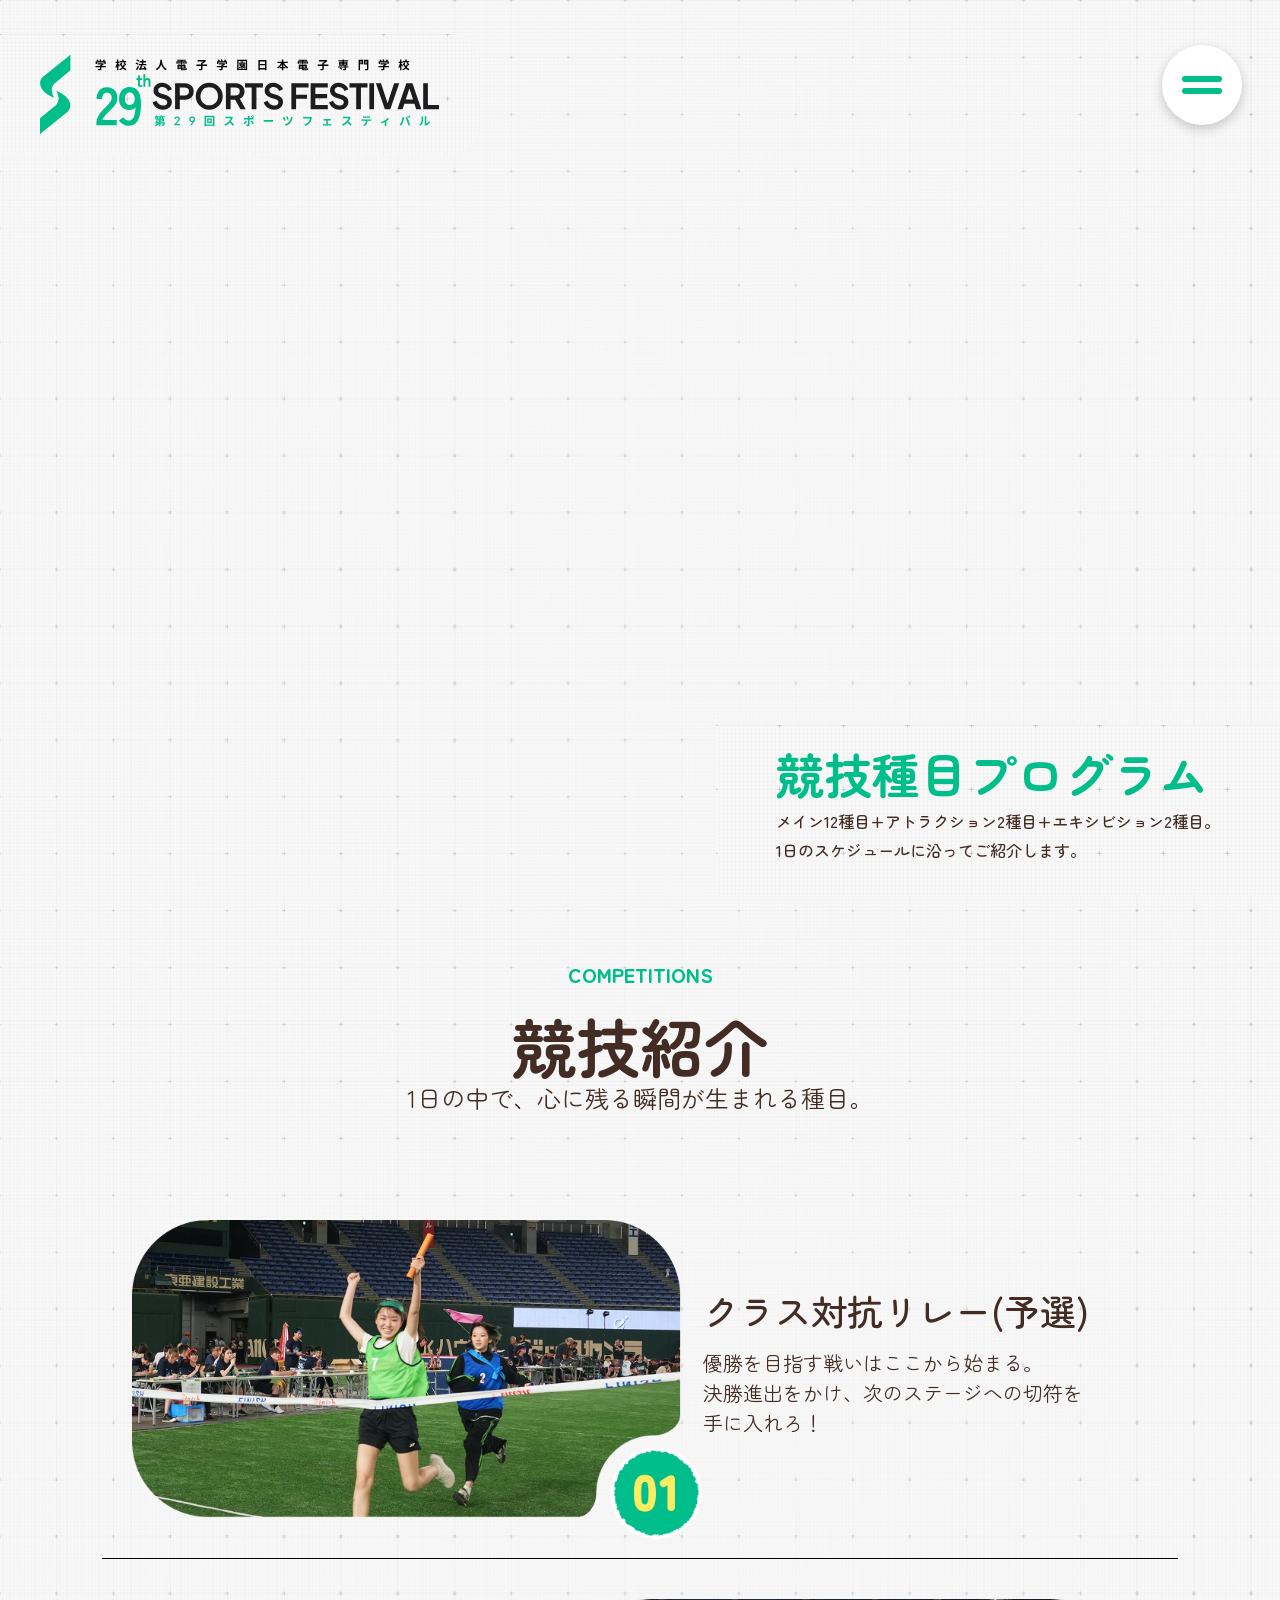
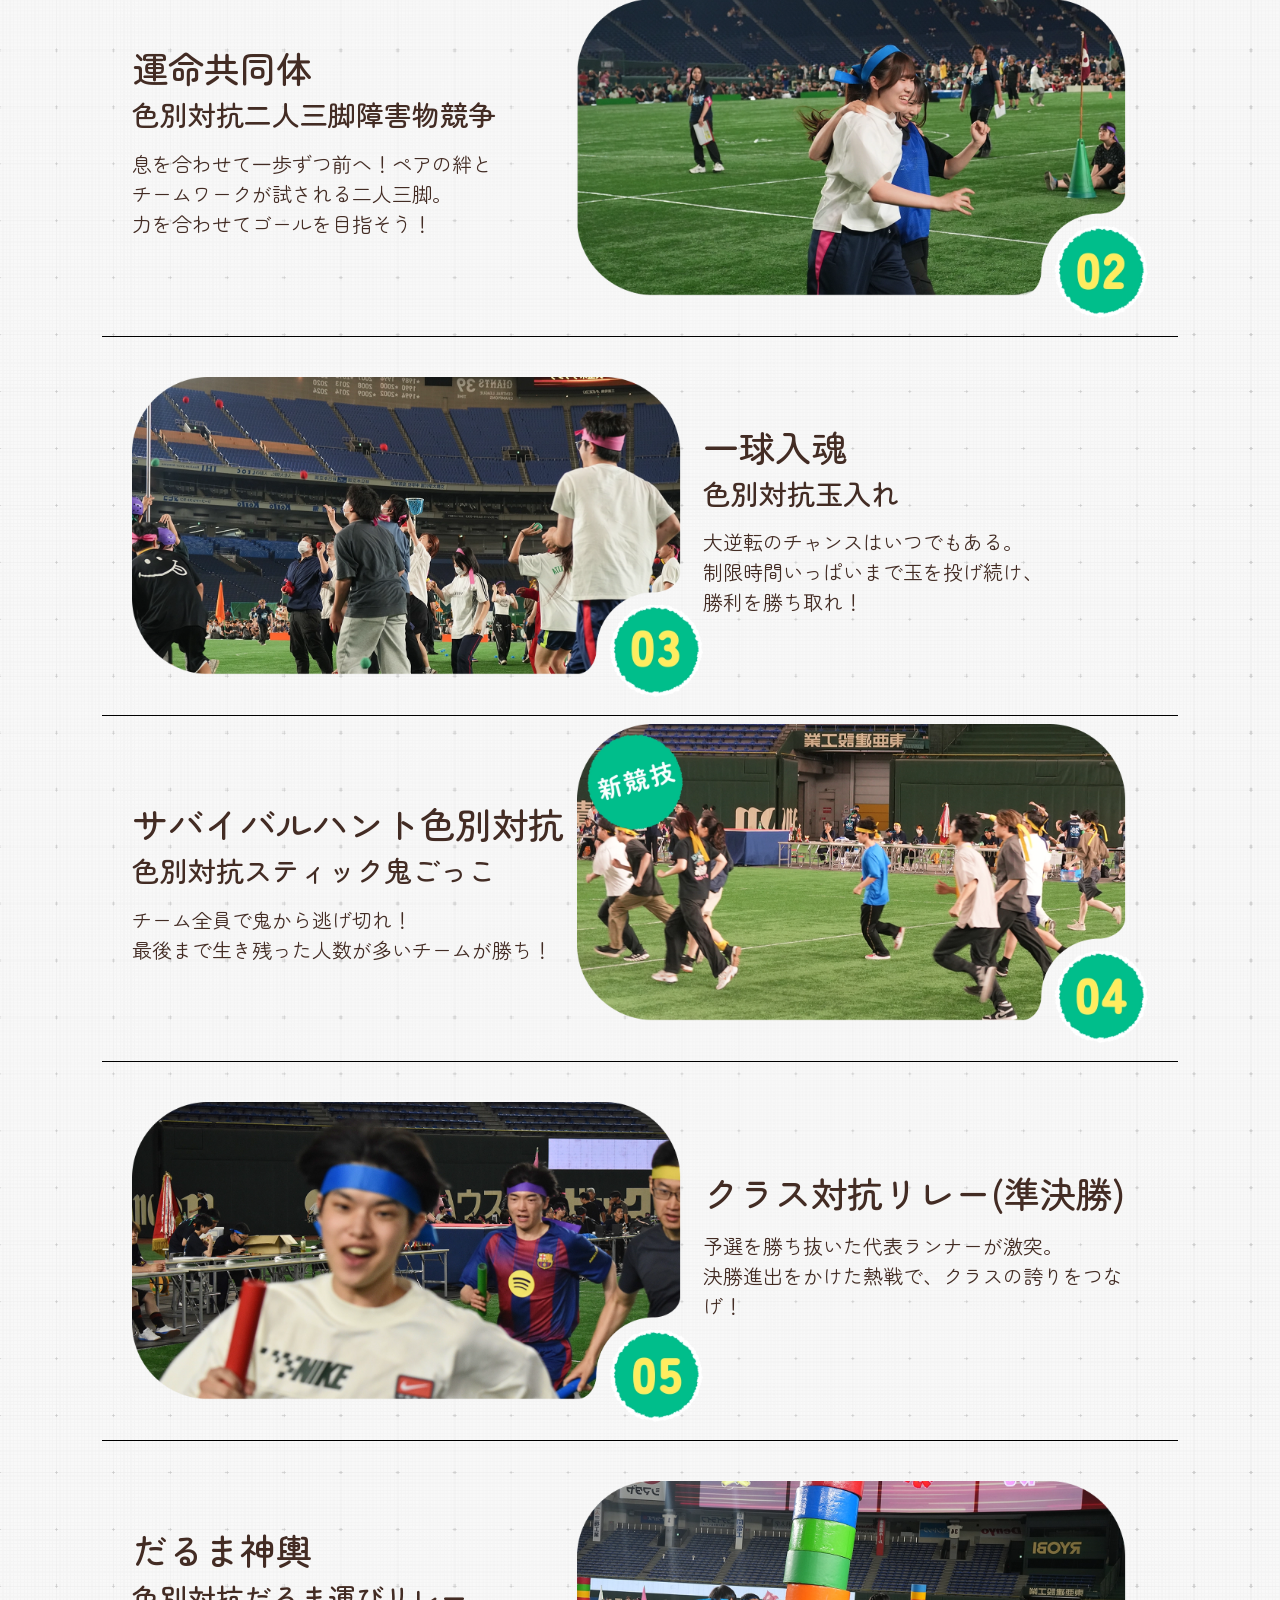
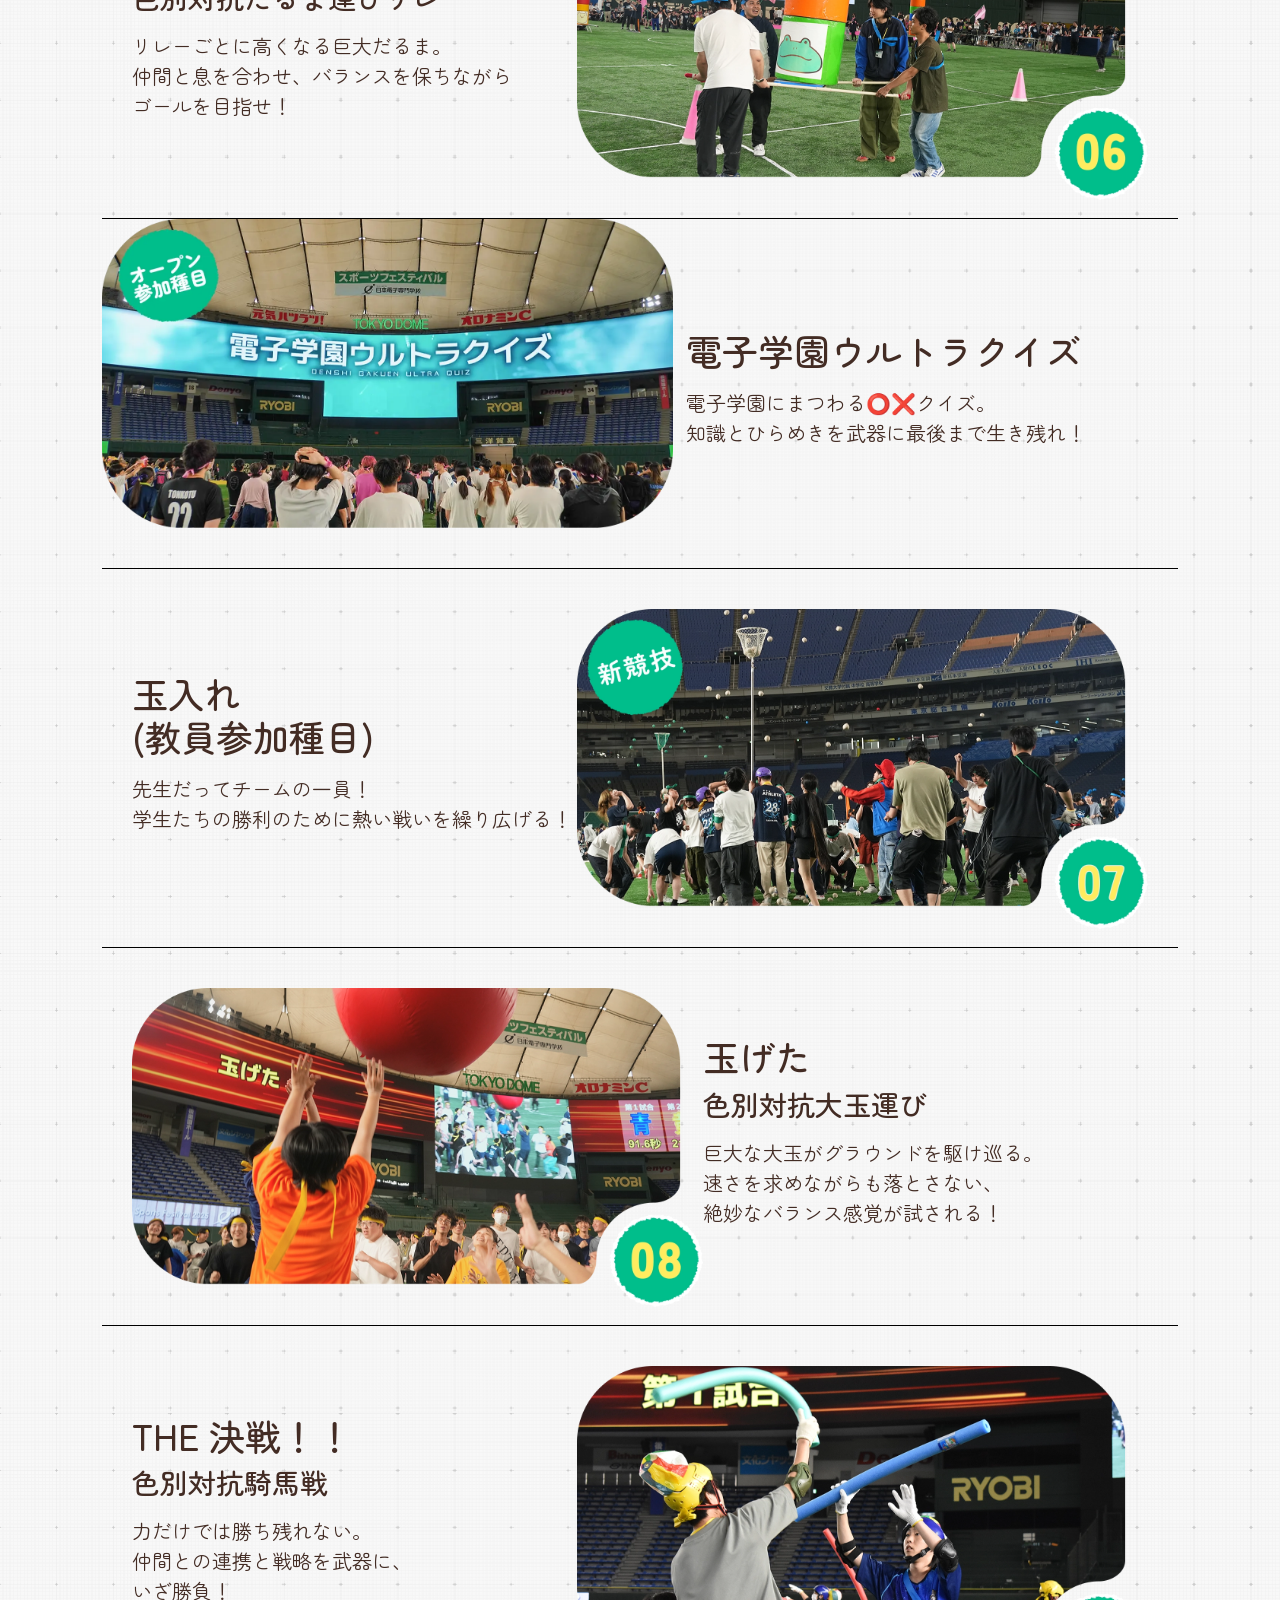
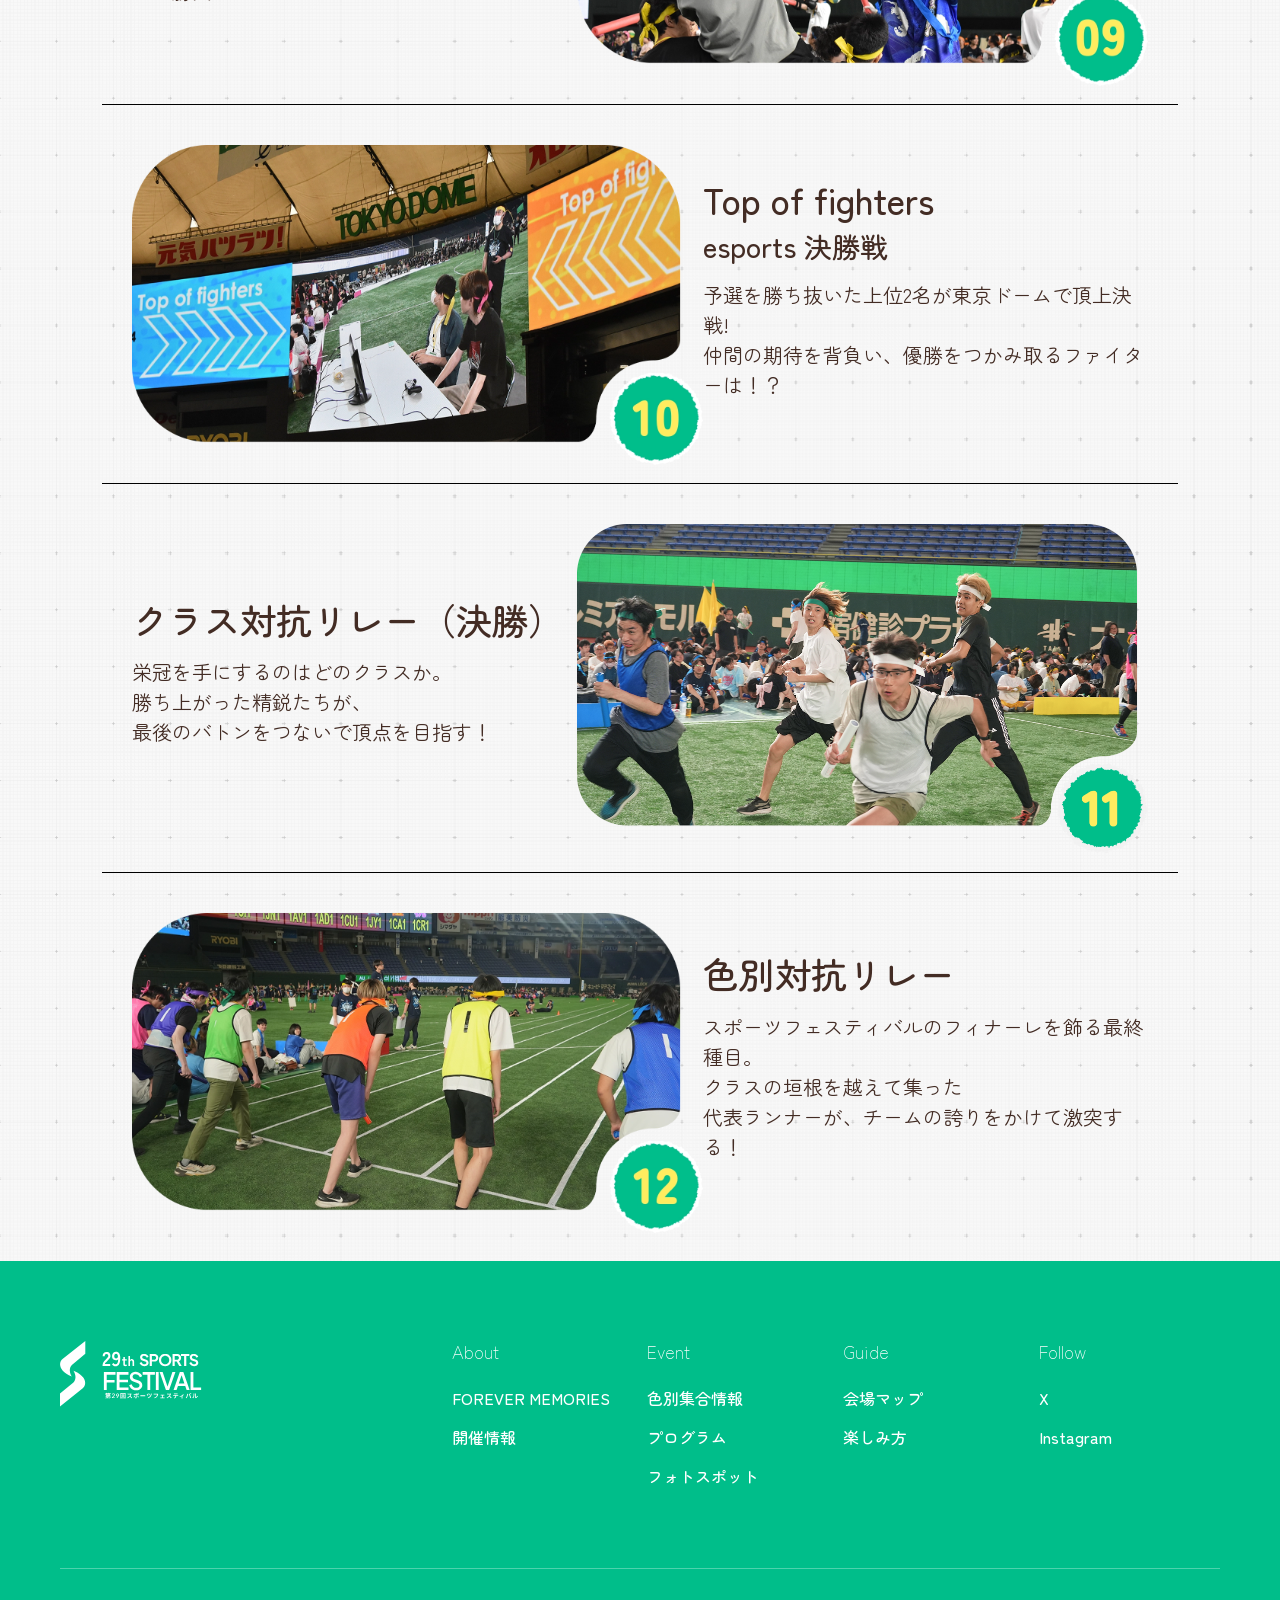
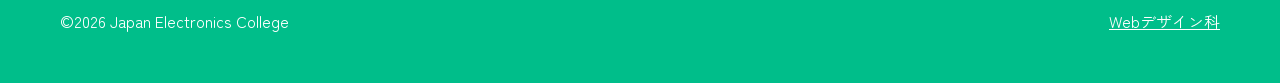
==== details/index.html @ 5e9e7064 "hover add and details fix" ====
<!DOCTYPE html>
<html lang="ja">
<head>
    <meta charset="UTF-8">
    <meta name="viewport" content="width=device-width, initial-scale=1.0">
    <meta name="description" content="第29回スポーツフェスティバル2026の公式サイト">
    <meta property="og:title" content="第29回 スポーツフェスティバル 2026 | 日本電子専門学校">
    <meta property="og:description" content="第29回スポーツフェスティバル2026の公式サイト">
    <meta property="og:url" content="https://event.jec.ac.jp/sportfestival-2026/">
    <meta property="og:type" content="website">
    <title>競技詳細 | 第29回 スポーツフェスティバル 2026 | 日本電子専門学校</title>
    <link rel="stylesheet" href="https://cdn.jsdelivr.net/npm/bootstrap@5.3.8/dist/css/bootstrap.min.css">
    <link rel="stylesheet" href="../assets/css/details.css">
    <link rel="shortcut icon"  href="../assets/images/icons/favIcon.svg">
    <script src="https://cdn.jsdelivr.net/npm/bootstrap@5.3.8/dist/js/bootstrap.bundle.min.js" defer></script>
    <script src="https://code.jquery.com/jquery-3.7.1.min.js"></script>
    <script src="../assets/js/detail.js" defer></script>
</head>
<body>
    <header>
        <nav class="nav__menu" id="navMenu" aria-label="メインナビゲーション">
            <div class="nav__toggle">
                <button class="nav__hamburger" id="navHamburger" aria-label="ナビゲーション" aria-controls="navMenu" aria-expanded="false">
                    <div class="nav__hamburger-icon">
                        <span class="nav__hamburger-bar nav__hamburger-bar--1"></span>
                        <span class="nav__hamburger-bar nav__hamburger-bar--2"></span>
                    </div>
                </button>
            </div>
            <div class="nav__menu-inner">
                <div class="nav__row row">
                    <div class="nav__brand col-lg-5 col-md-12">

                        <a href="../" class="nav__brand-link">
                            <img src="../assets/images/icons/nav-logo-pc.svg" alt="第29回スポーツフェスティバルロゴ" class="nav__logo-pc img-fluid">   
                            <img src="../assets/images/icons/nav-logo-sp.svg" alt="第29回スポーツフェスティバルロゴ" class="nav__logo-sp img-fluid">   
                        </a>
                    </div>
                    <div class="nav__menu-content col-lg-7 col-md-12">
                        <div class="nav__groups row">
                            <div class="nav__group col-lg-4 col-md-12">
                                <h3 class="nav__group-title mb-0">About</h3>
                                <ul class="nav__list">
                                    <li class="nav__item"><a href="../#theme" data-target="theme" class="nav__link">FOREVER MEMORIES</a></li>
                                    <li class="nav__item"><a href="../#event-info" data-target="event-info" class="nav__link">開催情報</a></li>
                                </ul>
                            </div>
                            <div class="nav__group col-lg-4 col-md-12">
                                <h3 class="nav__group-title mb-0">Event</h3>
                                <ul class="nav__list">
                                    <li class="nav__item"><a href="../#team-info" data-target="team-info" class="nav__link">色別集合情報</a></li>
                                    <li class="nav__item"><a href="../#program" data-target="program"class="nav__link">プログラム</a></li>
                                    <li class="nav__item"><a href="../#spot" data-target="spot" class="nav__link">フォトスポット</a></li>
                                </ul>
                            </div>
                            <div class="nav__group col-lg-4 col-md-12">
                                <h3 class="nav__group-title mb-0">Guide</h3>
                                <ul class="nav__list">
                                    <li class="nav__item"><a href="../#map" data-target="map"  class="nav__link">会場マップ</a></li>
                                    <li class="nav__item"><a href="../#fun" data-target="fun"  class="nav__link">楽しみ方</a></li>
                                </ul>
                            </div>
                        </div>
                    </div>
                </div>
            </div>
        </nav>
        
        <!-- MAIN VISUAL START -->
        <div class="mv-container">
            <div class="mv">
                 <div class="mv-logo">
                    <a href="../" data-target="index.html">
                        <img src="../assets/images/icons/nav-logo-pc.svg" alt="第29回スポーツフェスティバルロゴ">
                    </a>
                </div>
                <div class="mv-logo-sp">
                    <a href="../" data-target="index.html">
                        <img src="../assets/images/icons/nav-logo-sp.svg" alt="第29回スポーツフェスティバルロゴ">
                    </a>
                </div>
                <div class="mv-bottom-text">
                    
                    <h2>競技種目プログラム</h2>
                    <p>メイン12種目+アトラクション2種目+エキシビション2種目。<br>
                    1日のスケジュールに沿ってご紹介します。</p>
                </div>
                
            </div>
        </div>
        <!-- MAIN VISUAL END -->

        
        
    </header>
    <main>
   <!-- pre-loader start -->
    <div class="loader">
        <img src="../assets/images/icons/Sequence 01.gif" alt="読み込み中" class="loader__gif">
    </div>
        <!-- pre-loader end -->
    <div class="wrap">
        
        <div class="attractions-wrapper">
            <div class="switch__sticky">
                <ul class="switch">
                    <li class="active">メイン種目</li>
                    <li>アトラクション種目</li>
                    <li>エキシビジョン種目</li>
                </ul>  
            </div> 
            <article class="contents competitions active">
                <div class="title">
                    <h3>
                        <span class="subtitle">COMPETITIONS</span>
                        競技紹介
                    </h3>
                    <p class="section-description">
                        1日の中で、心に残る瞬間が生まれる種目。
                    </p>
                </div>
                <ol>
                    <li class="item">
                        <div class="item__img">
                            <img src="../assets/images/competitions/rire.webp" alt="選手が両手を挙げてゴールテープを切る瞬間"  class="img-fluid">
                        </div>
                        <div class="item__text">
                            <div class="item__text--inner">
                                <h4>クラス対抗リレー(予選)</h4>
                                <p>優勝を目指す戦いはここから始まる。<br>
                                    決勝進出をかけ、次のステージへの切符を<br class="pc-br">手に入れろ！
                                </p>
                            </div>
                        </div>
                    </li>
                    <li class="item">
                        <div class="item__img">
                            <img src="../assets/images/competitions/unmei.webp" alt="女子学生たちが肩を組んで走っている様子" class="img-fluid">
                        </div>
                        <div class="item__text">
                            <div class="item__text--inner">
                                <h4>運命共同体<br>
                                    <span class="name">色別対抗二人三脚障害物競争</span>
                                </h4>
                                <p>
                                    息を合わせて一歩ずつ前へ！ペアの絆と<br>
                                チームワークが試される二人三脚。<br class="pc-br">力を合わせてゴールを目指そう！
                                </p>
                            </div>
                        </div>
                    </li>
                    <li class="item">
                        <div class="item__img">
                            <img src="../assets/images/competitions/tamai.webp" alt="玉入れの様子" class="img-fluid">
                        </div>
                        <div class="item__text">
                            <div class="item__text--inner">
                                <h4>一球入魂<br>
                                    <span class="name">色別対抗玉入れ</span>
                                </h4>
                                <p>
                                    大逆転のチャンスはいつでもある。<br>
                                    制限時間いっぱいまで玉を投げ続け、<br class="pc-br">勝利を勝ち取れ！
                                </p>
                            </div>
                        </div>
                    </li>
                    <li class="item">
                        <div class="item__img">
                            <img src="../assets/images/competitions/saba.webp" alt="大勢の学生が走る様子" class="img-fluid">
                        </div>
                        <div class="item__text">
                            <div class="item__text--inner">
                                <h4>サバイバルハント色別対抗<br>
                                    <span class="name">色別対抗スティック鬼ごっこ</span>
                                </h4>
                                <p>
                                    チーム全員で鬼から逃げ切れ！<br>
                                    最後まで生き残った人数が多いチームが勝ち！
                                </p>
                            </div>
                        </div>
                    </li>
                    <li class="item">
                        <div class="item__img">
                            <img src="../assets/images/competitions/rire-semi.webp" alt="男子学生が笑顔で走る様子" class="img-fluid">
                        </div>
                        <div class="item__text">
                            <div class="item__text--inner">
                                <h4>クラス対抗リレー(準決勝)</h4>
                                <p>
                                    予選を勝ち抜いた代表ランナーが激突。<br>
                                    決勝進出をかけた熱戦で、クラスの誇りをつなげ！
                                </p>
                            </div>
                        </div>
                    </li>
                    <li class="item">
                        <div class="item__img">
                            <img src="../assets/images/competitions/daruma.webp" alt="6段以上積みあがっただるまを4人で運ぶ様子" class="img-fluid">
                        </div>
                        <div class="item__text">
                            <div class="item__text--inner">
                                <h4>だるま神輿<br>
                                    <span class="name">色別対抗だるま運びリレー</span>
                                </h4>
                                <p>
                                    リレーごとに高くなる巨大だるま。<br>
                                    仲間と息を合わせ、バランスを保ちながら<br class="pc-br">ゴールを目指せ！
                                </p>
                            </div>
                        </div>
                    </li>
                    <li class="item">
                        <div class="item__img">
                            <img src="../assets/images/competitions/quiz.webp" alt="種目名が映ったオーロラモニターとそれを前にする参加学生たち" class="img-fluid">
                        </div>
                        <div class="item__text">
                            <div class="item__text--inner">
                                <h4>電子学園ウルトラクイズ</h4>
                                <p>
                                    電子学園にまつわる⭕️❌クイズ。<br>
                                    知識とひらめきを武器に最後まで生き残れ！
                                </p>
                            </div>
                        </div>
                    </li>
                    <li class="item">
                        <div class="item__img">
                            <img src="../assets/images/competitions/tamaire-teacher.webp" alt="玉入れの様子" class="img-fluid">
                        </div>
                        <div class="item__text">
                            <div class="item__text--inner">
                                <h4>玉入れ<br class="pc-br">(教員参加種目)<br>
                                    
                                </h4>
                                <p>先生だってチームの一員！<br>
                                    学生たちの勝利のために熱い戦いを繰り広げる！
                                </p>
                            </div>
                        </div>
                    </li>
                    <li class="item">
                        <div class="item__img">
                            <img src="../assets/images/competitions/oodama.webp" alt="赤の大玉を空中に跳ね上げる学生たち" class="img-fluid">
                        </div>
                        <div class="item__text">
                            <div class="item__text--inner">
                                <h4>玉げた<br>
                                    <span class="name">色別対抗大玉運び</span>
                                </h4>
                                <p>
                                    巨大な大玉がグラウンドを駆け巡る。<br>
                                    速さを求めながらも落とさない、<br class="pc-br">絶妙なバランス感覚が試される！
                                </p>
                            </div>
                        </div>
                    </li>
                    <li class="item">
                        <div class="item__img">
                            <img src="../assets/images/competitions/kiba.webp" alt="騎手同士がスティックを振りかぶっている" class="img-fluid">
                        </div>
                        <div class="item__text">
                            <div class="item__text--inner">
                                <div class="item__text--inner">
                                    <h4>THE 決戦！！<br>
                                        <span class="name">色別対抗騎馬戦</span>
                                    </h4>
                                    <p>
                                        力だけでは勝ち残れない。<br>
                                        仲間との連携と戦略を武器に、<br class="pc-br">いざ勝負！
                                    </p>
                                </div>
                            </div>
                        </div>
                    </li>
                    <li class="item">
                        <div class="item__img">
                            <img src="../assets/images/competitions/espo.webp" alt="モニターに映る選手たち" class="img-fluid">
                        </div>
                        <div class="item__text">
                            <div class="item__text--inner">
                                <h4>Top of fighters <br>
                                    <span class="name">esports 決勝戦</span></h4>
                                <p>
                                    予選を勝ち抜いた上位2名が東京ドームで頂上決戦!<br>
                                    仲間の期待を背負い、優勝をつかみ取るファイターは！？
                                </p>
                            </div>
                        </div>
                    </li>
                    <li class="item">
                        <div class="item__img">
                            <img src="../assets/images/competitions/rire-final.png" alt="全力で走る選手たち" class="img-fluid">
                        </div>
                        <div class="item__text">
                            <div class="item__text--inner">
                                <h4>クラス対抗リレー（決勝）</h4>
                                <p>
                                    栄冠を手にするのはどのクラスか。<br>
                                    勝ち上がった精鋭たちが、<br class="pc-br">最後のバトンをつないで頂点を目指す！
                                </p>
                            </div>
                        </div>
                    </li>
                    <li class="item">
                        <div class="item__img">
                            <img src="../assets/images/competitions/irorire.webp" alt="スタートラインに並ぶ選手たち" class="img-fluid">
                        </div>
                        <div class="item__text">
                            <div class="item__text--inner">
                                <h4>色別対抗リレー</h4>
                                <p>
                                    スポーツフェスティバルのフィナーレを飾る最終種目。<br>
                                    クラスの垣根を越えて集った<br class="pc-br">代表ランナーが、チームの誇りをかけて激突する！
                                </p>
                            </div>
                        </div>
                    </li>
                </ol>
            </article>
            
                    
                <article class="contents attractions">
                    <div class="title">
                        <h3 class="contents-title"><span class="subtitle">ATTRACTIONS</span>アトラクション紹介</h3>
                        <p class="section-description">1回だけでも、自分のペースで挑戦できる。</p>
                    </div>
                    <ol>
                    
                    <li class="item">
                        <div class="item__img">
                            <img src="../assets/images/competitions/att_base.png" alt="選手が両手を挙げてゴールテープを切る瞬間"  class="img-fluid">
                        </div>
                        <div class="item__text">
                            <div class="item__text--inner">
                                <h4>クラス対抗リレー(予選)</h4>
                                <p>優勝を目指す戦いはここから始まる。<br>
                                    決勝進出をかけ、次のステージへの切符を<br class="pc-br">手に入れろ！
                                </p>
                            </div>
                        </div>
                    </li>
                    <li class="item">
                        <div class="item__img">
                            <img src="../assets/images/competitions/unmei.webp" alt="女子学生たちが肩を組んで走っている様子" class="img-fluid">
                        </div>
                        <div class="item__text">
                            <div class="item__text--inner">
                                <h4>運命共同体<br>
                                    <span class="name">色別対抗二人三脚障害物競争</span>
                                </h4>
                                <p>
                                    息を合わせて一歩ずつ前へ！ペアの絆と<br>
                                チームワークが試される二人三脚。<br class="pc-br">力を合わせてゴールを目指そう！
                                </p>
                            </div>
                        </div>
                    </li>
                    </ol>
                </article>
                
                <article class="contents exhibitions">
                    <div class="title">
                        <h3><span class="subtitle">EXHIBITIONS</span>エキシビジョン紹介</h3>
                        <p class="section-description">運動だけが、楽しみ方じゃない。</p>
                    </div>
                    <ol>
                        <li class="item">
                            <div class="item__img">
                                <img src="../assets/images/competitions/exh_dancho.png" alt="" width="556" height="303" class="img-fluid">
                            </div>
                            <div class="item__text">
                                <div class="item__text--inner">
                                    <h4>応援団長は君だ！</h4>
                                    <p>
                                        競技の合間に不定期に開催される<br class="pc-br">エキシビジョン種目です。<br>
                                        ライブカメラが応援席をランダムにフォーカス。<br class="pc-br">
                                        その瞬間を最高のパフォーマンスで彩り、<br class="pc-br">会場中の視線を集めよう！
                                    </p>
                                </div>
                            </div>
                        </li>
                        <li class="item">
                            <div class="item__img">
                                <img src="../assets/images/competitions/exh_nazotoki.png" alt="" width="556" height="303" class="img-fluid">
                            </div>
                            <div class="item__text">
                                <div class="item__text--inner">
                                    <h4>謎解き</h4>
                                    <p>
                                        東京ドームの通路を利用して行う<br class="pc-br">謎解きタイムレースです。<br>
                                        仲間と知恵を出し合いながらドームを巡る。<br>
                                        ここでしか味わえない謎解きチャレンジ！
                                    </p>
                                </div>
                            </div>
                        </li>
                    </ol>
                </article>

        </div>
    </div>
    </main>
    <footer>
        <div class="footer__inner">
            <div class="footer__row row">
                <div class="footer__brand col-lg-4 col-md-12">
                    <div class="footer__logos">
                        <a href="../" data-target="index.html">
                            <img src="../assets/images/icons/logo-sf.svg" alt="第29回スポーツフェスティバルロゴ">
                        </a>
                    </div>
                </div>
                <div class="footer__group col-lg-2 col-md-6 col-sm-6">
                    <h3 class="footer__nav-label">About</h3>
                    <ul class="footer__nav-list">
                        <li class="footer__nav-item mb-0"><a href="../#theme" data-target="theme" class="footer__nav-link">FOREVER MEMORIES</a></li>
                        <li class="footer__nav-item mb-0"><a href="../#event-info" data-target="event-info" class="footer__nav-link">開催情報</a></li>
                    </ul>
                </div>
                <div class="footer__group col-lg-2 col-md-6 col-sm-6">
                    <h3 class="footer__nav-label">Event</h3>
                    <ul class="footer__nav-list">
                        <li class="footer__nav-item"><a href="../#team-info" data-target="team-info" class="footer__nav-link">色別集合情報</a></li>
                        <li class="footer__nav-item"><a href="../#program" data-target="program" class="footer__nav-link">プログラム</a></li>
                        <li class="footer__nav-item"><a href="../#spot" data-target="spot" class="footer__nav-link">フォトスポット</a></li>
                    </ul>
                </div>
                <div class="footer__group col-lg-2 col-md-6 col-sm-6">
                    <h3 class="footer__nav-label">Guide</h3>
                    <ul class="footer__nav-list">
                        <li class="footer__nav-item"><a href="../#map" data-target="map" class="footer__nav-link">会場マップ</a></li>
                        <li class="footer__nav-item"><a href="../#fun" data-target="fun" class="footer__nav-link">楽しみ方</a></li>
                    </ul>
                </div>
                <div class="footer__group col-lg-2 col-md-6 col-sm-6">
                    <h3 class="footer__nav-label font-maru">Follow</h3>
                    <ul class="footer__nav-list">
                        <li class="footer__nav-item"><a href="https://x.com/nichiden1951"  class="footer__nav-link font-maru">X</a></li>
                        <li class="footer__nav-item"><a href="https://www.instagram.com/nichiden1951/" class="footer__nav-link font-maru">Instagram</a></li>
                    </ul>
                </div>
            </div>
        </div>
        <div class="footer__bottom">
            <div class="footer__bottom-inner">
                <p class="footer__copy">©2026 Japan Electronics College</p>
                <a href="https://www.jec.ac.jp/course/mobile/aw/" class="footer__copy">Webデザイン科</a>
            </div>
        </div>
    </footer>
</body>
</html>
---- assets/css/details.css ----
@import url('https://fonts.googleapis.com/css2?family=Fraunces:ital,opsz,wght@0,9..144,100..900;1,9..144,100..900&family=Plus+Jakarta+Sans:ital,wght@0,200..800;1,200..800&family=Zen+Dots&family=Zen+Kaku+Gothic+New:wght@300;400;500;700;900&family=Zen+Maru+Gothic:wght@300;400;500;700;900&display=swap');

:root {
    --color-primary: #00BE8A;
    --color-secondary: #FFEC5F;
    --light--background: #F3F3F3;
    --font-color: #432C24;
    --color-bg: #ffffff;
    --font-zen: 'Zen Dots', sans-serif;
    --font-maru: 'Zen Maru Gothic', sans-serif;
    --font-fra: 'Fraunces', serif;
    --font-jak: 'Plus Jakarta Sans', sans-serif;
    --font-kaku: 'Zen Kaku Gothic New', sans-serif;
    --font-size16: max(1.6rem, 14px);
    --font-size18: max(1.8rem, 16px);
    --font-size48: 4.8rem;
}

html {
    font-size: 62.5%;
    overflow-x: hidden;
    scroll-behavior: smooth;
}

body {
    overflow-x: hidden;
    margin: 0;
    padding: 0;
    font-family: var(--font-maru);
    color: var(--font-color);
    background: url(../images/icons/Mathematics.svg);
    background-size: contain;
    height: auto;
}

::-webkit-scrollbar {
    background: #F2F2F2;
    width: 0.45rem;
}
::-webkit-scrollbar-thumb {
    background: var(--color-primary);
    border-radius: 6px;
}

/* LOADER */
.content {
    display: none;
}
.loader {
    height: 100vh;
    width: 100vw;
    position: fixed;
    inset: 0;
    background: #ffffff;
    z-index: 9999;
    display: flex;
    align-items: center;
    justify-content: center;
}
.loader__gif {
    width: 160px;
    height: auto;
}

/* SWITCH */
.switch__sticky {
    position: fixed;
    bottom: 20px;
    left: 0;
    right: 0;
    display: flex;
    justify-content: center;
    z-index: 3;
    opacity: 0;
    pointer-events: none;
    transform: translateY(20px);
    transition: opacity 0.5s ease;
}
.switch__sticky.is-visible {
    opacity: 1;
    transform: translateY(0);
    pointer-events: auto;
}
.switch {
    cursor: pointer;
    display: flex;
    width: 75%;
    margin: 0;
    padding: 0;
    color: var(--color-primary);
    background-color: #fff;
    box-shadow: 0 1px 4px 0 rgba(0, 0, 0, 0.25);
    z-index: 3;
    border-radius: 30px;
}
.switch li {
    flex: 1;
    min-height: 52px;
    display: flex;
    justify-content: center;
    align-items: center;
    font-size: clamp(16px, 2vw, 30px);
    font-weight: bold;
    line-height: clamp(52px, 5.5vw, 80px);
    list-style: none;
    text-align: center;
}
.switch li.active {
    background-color: var(--color-primary);
    border: 1px solid #fff;
    color: #FFFFFF;
    border-radius: 30px;
}

/* CONTENTS */
.img-fluid {
    width: 571px;
    height: auto;
}
.contents {
    display: none;
}
.contents.active {
    display: block;
    padding: 0 8%;
}
.title {
    margin: 40px auto 64px;
}
.contents h3 {
    max-width: 526px;
    width: 100%;
    margin: 0 auto;
    display: flex;
    flex-direction: column;
    align-items: center;
    font-size: 64px;
    font-weight: bold;
    line-height: 70px;
    letter-spacing: -0.1em;
}
h3 .subtitle {
    display: block;
    font-size: 20px;
    font-weight: 900;
    color: var(--color-primary);
    letter-spacing: 0em;
}
.competitions h3 {
    letter-spacing: 0em;
}
.section-description {
    font-size: 24px;
    font-weight: medium;
    text-align: center;
}
ol {
    padding: 0;
}
.item {
    display: flex;
    padding: 0 30px;
    align-items: center;
    justify-content: space-between;
    border-bottom: 0.2px solid #000;
}
.item__img {
    max-width: 100%;
    height: auto;
    padding-top: 40px;
    padding-bottom: 18px;
}
.item__text {
    display: flex;
    flex: 1;
    justify-content: center;
    align-items: center;
    flex-direction: column;
    font-size: 24px;
}
.item__text--inner {
    max-width: 480px;
    width: 100%;
}
.item__text h4 {
    font-size: 36px;
    margin: 0 0 16px;
}
.item__text h4 .name {
    font-size: 28px;
}
.item__text p {
    font-size: 20px;
}
.item:nth-child(even) {
    flex-direction: row-reverse;
}
.item:nth-child(4) .item__img {
    padding-top: 8px;
}
.item:nth-child(7) {
    padding-left: 0;
}
.item:nth-child(7) .item__img {
    padding-top: 0;
    padding-bottom: 40px;
}
.item:nth-child(7) .item__text--inner {
    max-width: 450px;
    width: 100%;
}
.item:last-child {
    border: none;
}

@media (600px <= width < 1200px) {
    .contents h3 {
        font-size: 42px;
    }
    h3 .subtitle {
        font-size: 20px;
    }
    .section-description {
        font-size: 24px;
    }
    .item {
        display: block;
        padding: 0 0 40px;
        text-align: center;
    }
    .item__text h4 {
        font-size: 28px;
    }
    .item__text h4 .name {
        font-size: 24px;
    }
    .item__text p {
        font-size: 20px;
    }
    .pc-br {
        display: none;
    }
}
@media (width < 600px) {
    .switch {
        width: 100%;
        margin-top: 300px;
    }
    .switch li {
        font-size: clamp(12px, 2vw, 30px);
        max-height: 0.2dvh;
        height: auto;
        line-height: normal;
    }
    .contents h3 {
        font-size: 32px;
    }
    h3 .subtitle {
        font-size: 14px;
    }
    .section-description {
        font-size: 16px;
    }
    .item {
        display: block;
        padding: 0 0 40px;
        text-align: center;
    }
    .item__text h4 {
        font-size: 24px;
    }
    .item__text h4 .name {
        font-size: 20px;
    }
    .item__text p {
        font-size: 16px;
    }
}

/* HEADER */
header {
    position: relative;
    z-index: 99;
}
header .nav__logo-sp {
    display: none;
}
html.menu-open,
body.menu-open {
    overflow: hidden;
}
header .nav__menu-inner {
    width: 100%;
    height: 100vh;
    padding: 120px 70px;
    display: flex;
    justify-content: center;
    align-items: center;
    background-color: #F5F5F5;
    position: fixed;
    top: 0;
    left: 0;
    transform: translateY(-100%);
    opacity: 0;
    transition: transform 0.7s ease, opacity 0.7s ease;
    pointer-events: none;
    z-index: 99;
    box-shadow: 0 4px 12px rgba(0, 0, 0, 0.1);
    overflow: hidden;
    scrollbar-width: none;
    -ms-overflow-style: none;
}
header .nav__menu-inner::-webkit-scrollbar {
    display: none;
}
header .nav__menu.is-open .nav__menu-inner {
    transform: translateY(0);
    opacity: 1;
    pointer-events: auto;
}
header .nav__toggle button {
    z-index: 100;
    position: fixed;
    top: 5%;
    right: 3%;
    background: var(--color-bg);
    width: 80px;
    height: 80px;
    border-radius: 50%;
    border: none;
    cursor: pointer;
    box-shadow: 0 4px 12px rgba(0, 0, 0, 0.2);
}
header .nav__hamburger-icon {
    display: flex;
    flex-direction: column;
    justify-content: center;
    align-items: center;
    gap: 6px;
}
header .nav__hamburger-bar {
    display: block;
    width: 40px;
    height: 6px;
    border-radius: 10px;
    background-color: var(--color-primary);
    transition: transform 0.4s ease;
}
header .nav__menu.is-open .nav__hamburger-bar--1 {
    transform: translateY(6px) rotate(45deg);
}
header .nav__menu.is-open .nav__hamburger-bar--2 {
    transform: translateY(-6px) rotate(-45deg);
}
header .nav__menu-content {
    padding-left: 110px;
}
header .nav__group-title {
    font-size: var(--font-size18);
    color: var(--font-color);
    opacity: 0.8;
    margin-bottom: 24px;
    font-weight: 200;
    font-family: var(--font-maru);
    pointer-events: none;
}
header .nav__list {
    list-style: none;
    padding: 0;
    margin: 0;
    display: flex;
    flex-direction: column;
    font-family: var(--font-maru);
    margin-top: 20px;
}
header .nav__link {
    display: inline-block;
    font-size: var(--font-size16);
    text-decoration: none;
    font-weight: 450;
    color: var(--font-color);
    margin-top: 20px;
}

/* MAIN VISUAL */
.mv-container {
    height: 100vh;
    position: relative;
    padding-bottom: 700px;
}
.mv {
    position: relative;
    background-image: url("../images/kv/competition/compe-kv.png");
    background-size: cover;
    background-position: center;
    max-width: 100%;
    height: 95vh;
    overflow: visible;
}
.mv-logo {
    position: relative;
    background-color: var(--color-bg);
    background-image: url("../images/icons/Mathematics.svg");
    width: fit-content;
    padding: 20px 40px;
    border-radius: 0 30px 30px 0;
    top: 4%;
}
.mv .mv-logo img {
    width: 400px;
    height: auto;
}
.mv-logo-sp {
    display: none;
}
.mv-bottom-text {
    position: absolute;
    right: 0;
    bottom: -40px;
    background: url("../images/icons/Mathematics.svg"), var(--color-bg);
    padding: 20px 60px;
    z-index: 1;
}
.mv-bottom-text h2 {
    color: var(--color-primary);
    font-size: var(--font-size48);
    font-weight: 600;
}
.mv-bottom-text p {
    font-size: var(--font-size16);
    font-weight: 450;
    line-height: 1.8;
    color: var(--font-color);
}

/* FOOTER */
footer {
    position: relative;
    background-color: var(--color-primary);
    padding: 80px 60px 0 60px;
}
.footer__logos {
    display: flex;
    align-items: center;
    gap: 16px;
}
.footer__logo {
    width: 92px;
    height: 68px;
}
.footer__nav-label {
    font-size: var(--font-size18);
    color: #ffffff;
    margin-bottom: 24px;
    font-weight: 200;
    font-family: var(--font-maru);
}
.footer__nav-list {
    list-style: none;
    padding: 0;
    margin: 0;
    display: flex;
    flex-direction: column;
    gap: 15px;
    font-family: var(--font-maru);
}
.footer__nav-link {
    font-size: var(--font-size16);
    color: var(--color-bg);
    text-decoration: none;
    font-weight: 450;
}
.footer__nav-link:hover {
    transition: 0.5s ease;
    opacity: 0.8;
}
.footer__bottom {
    margin-top: 80px;
    border-top: 1px solid rgba(255, 255, 255, 0.3);
    padding: 40px 0;
}
.footer__bottom .footer__bottom-inner {
    display: flex;
    justify-content: space-between;
    font-size: var(--font-size16);
    color: var(--color-bg);
    margin: 0;
    font-family: var(--font-maru);
}
.footer__bottom .footer__bottom-inner a {
    color: var(--color-bg);
    transition: 0.5s ease;
}
.footer__bottom .footer__bottom-inner a:hover {
    opacity: 0.8;
}

/* MOBILE */
@media screen and (max-width: 998px) {
    header .nav__logo-pc {
        display: none;
    }
    header .nav__logo-sp {
        display: block;
    }
    header .nav__menu-inner {
        width: 100%;
        padding: 50px 20px;
        background-color: #F5F5F5;
        display: block;
    }
    header .nav__toggle button {
        position: fixed;
        top: 4%;
        right: 3%;
        background: var(--color-bg);
        width: 50px;
        height: 50px;
    }
    header .nav__hamburger-icon {
        gap: 4px;
    }
    header .nav__hamburger-bar {
        display: block;
        width: 25px;
        height: 4px;
        border-radius: 10px;
    }
    header .nav__menu.is-open .nav__hamburger-bar--1 {
        transform: translateY(4px) rotate(45deg);
    }
    header .nav__menu.is-open .nav__hamburger-bar--2 {
        transform: translateY(-4px) rotate(-45deg);
    }
    header .nav__menu-content {
        padding-left: 0;
    }
    header .nav__group-title {
        margin-top: 40px;
    }
    header .nav__list {
        margin-top: 0;
    }
    header .nav__item:first-child .nav__link {
        margin-top: 18px;
    }
    header .nav__link {
        margin-top: 14px;
    }
    header .nav__groups {
        padding: 0 40px;
    }
    .mv-container {
        height: 70vh;
        padding-bottom: 0;
    }
    .mv-bottom-text br {
        display: none;
    }
    .mv {
        height: 70vh;
    }
    .mv-logo {
        display: none;
    }
    .mv-logo-sp {
        display: block;
        position: absolute;
        top: 20px;
        background: url(/assets/images/icons/Mathematics.svg) var(--color-bg);
        padding: 15px 25px;
        border-radius: 0 20px 20px 0;
    }
    .mv-bottom-text {
        padding: 10px;
        bottom: -220px;
        right: 0;
        max-width: 900px;
    }
    .mv-bottom-text h2 {
        font-size: var(--font-size30);
        font-weight: 600;
    }
    .mv-bottom-text p {
        font-size: var(--font-size18);
        font-weight: 450;
    }
    footer {
        background-color: var(--color-primary);
        padding: 80px 20px 0 20px;
    }
    footer .footer__nav-label {
        font-size: var(--font-size18);
        color: #ffffff;
        margin-top: 45px;
        margin-bottom: 24px;
        font-weight: 300;
        font-family: var(--font-maru);
    }
    footer .footer__bottom .footer__inner {
        display: block;
    }
    footer .footer__nav-label {
        margin-top: 0;
    }
    footer .footer__group {
        gap: 40px;
        display: flex;
    }
    footer .footer__group:first-child {
        margin-top: 24px;
    }
    footer .footer__group:not(:first-child) {
        margin-top: 40px;
    }
}
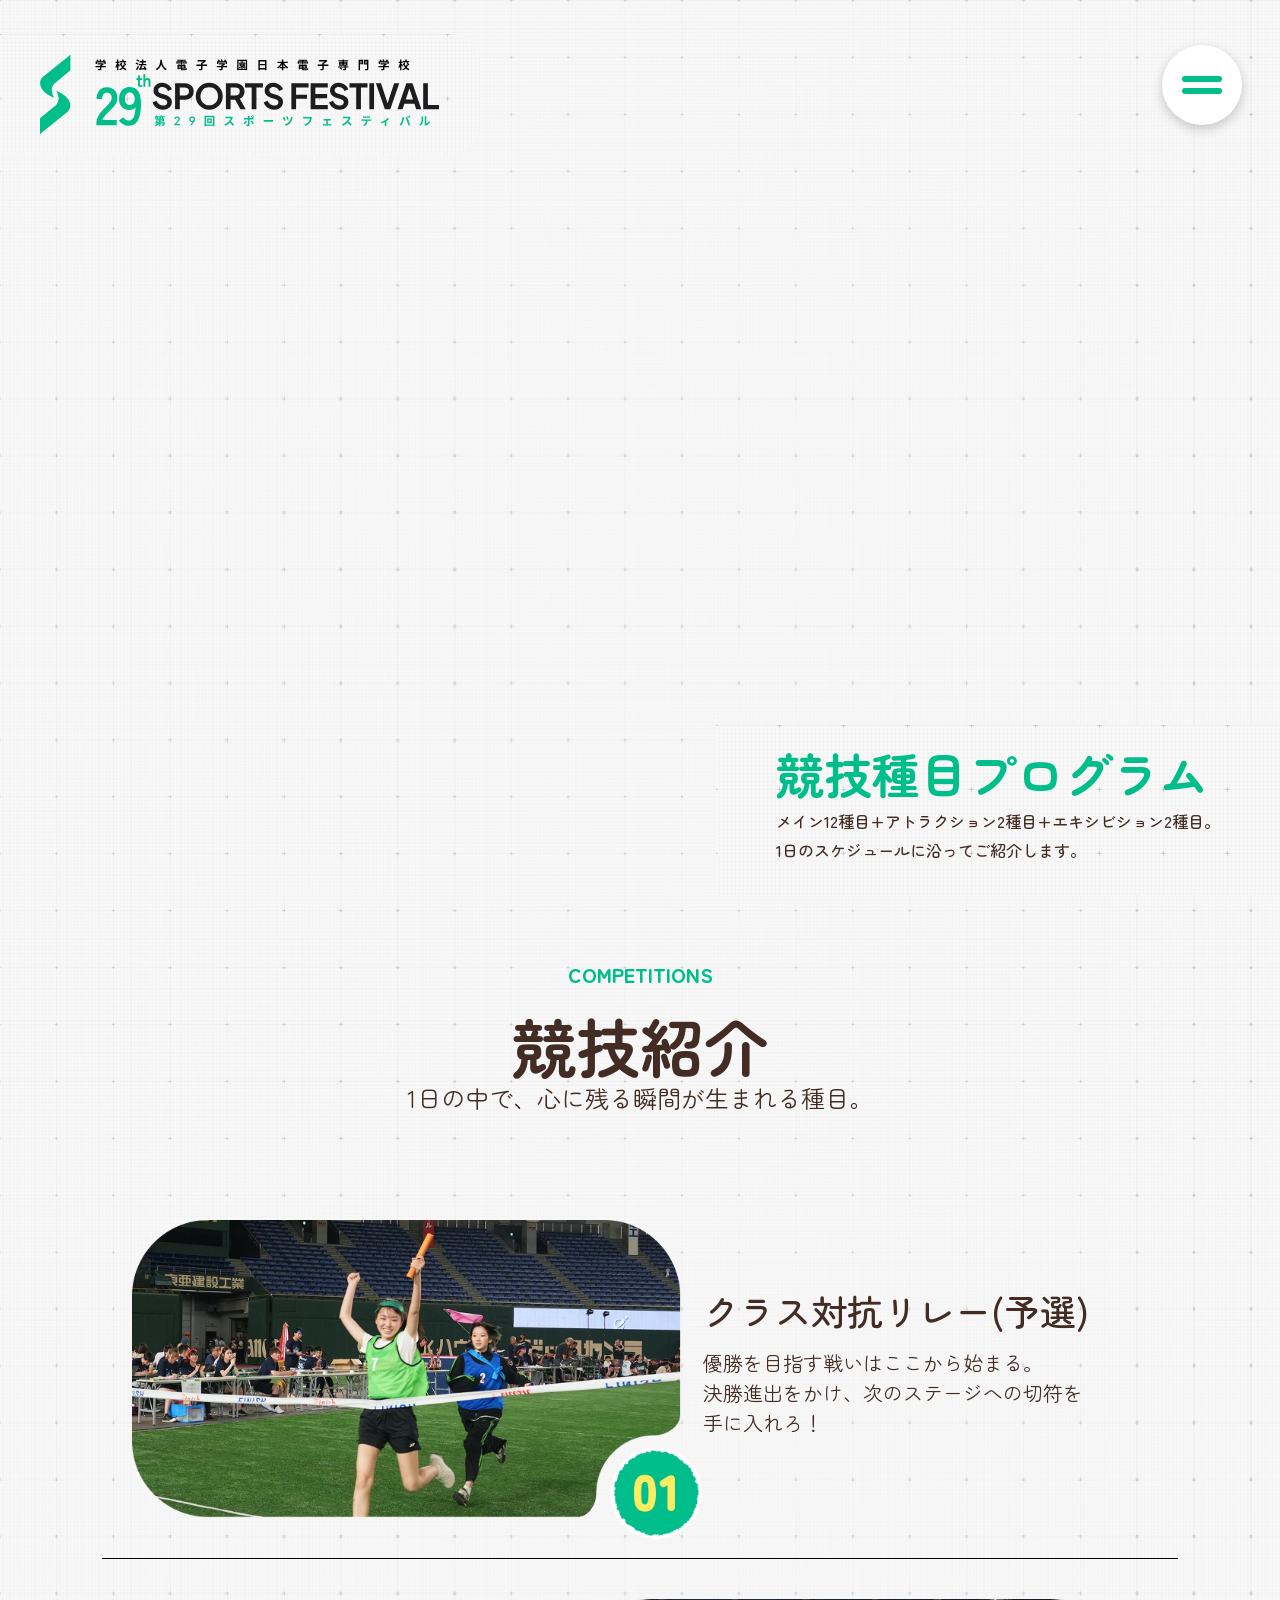
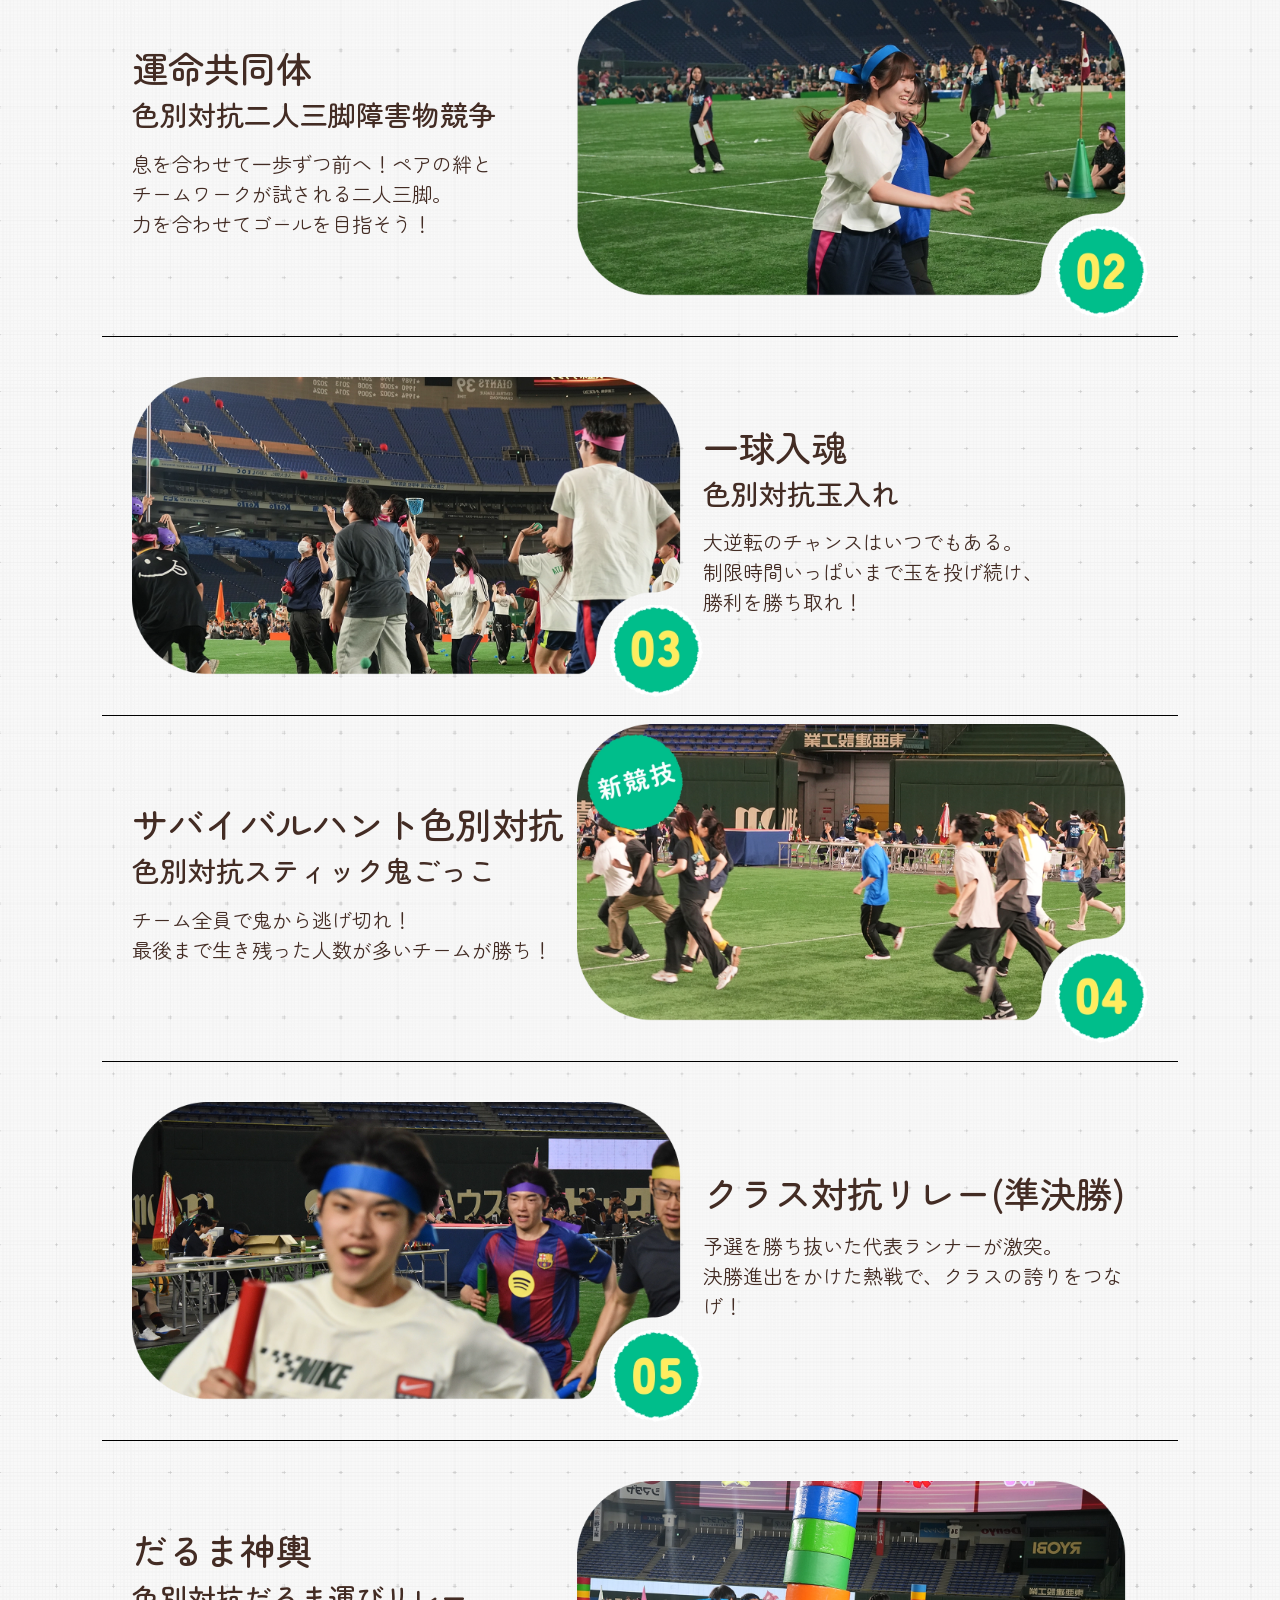
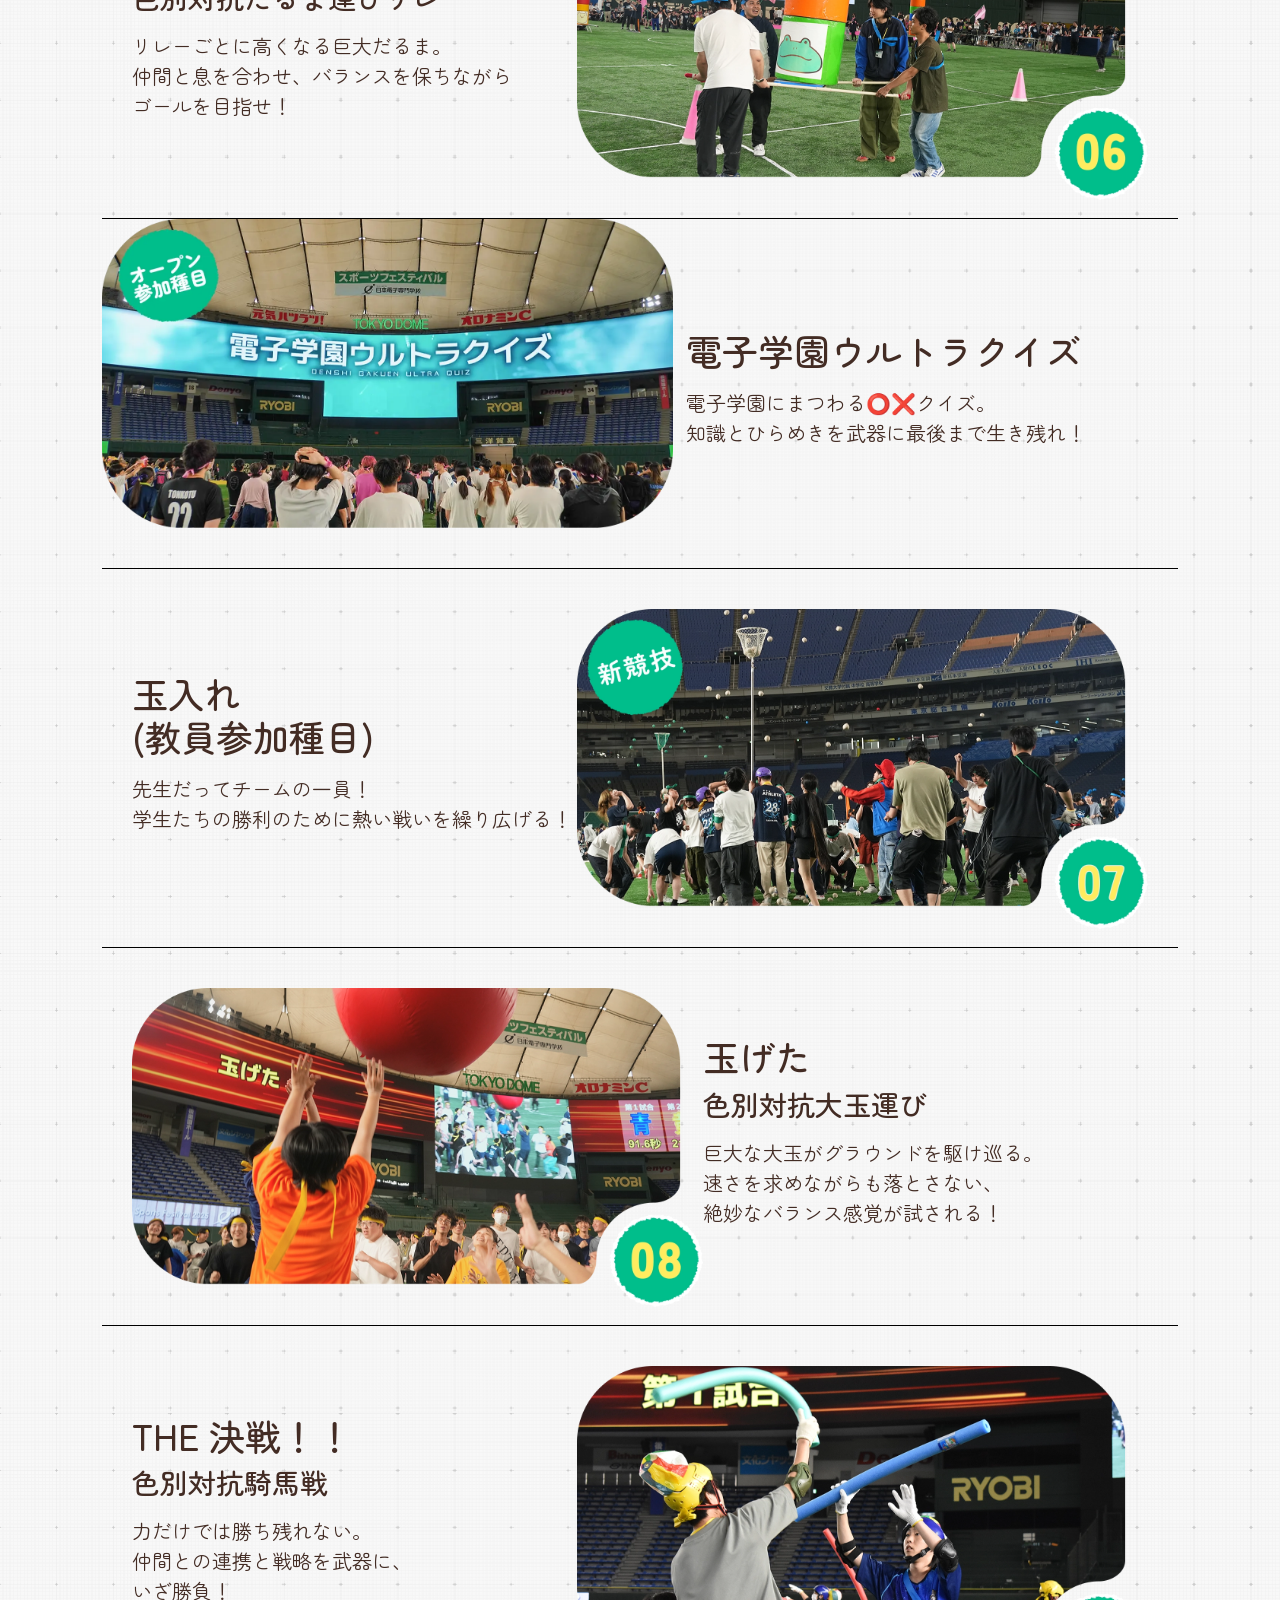
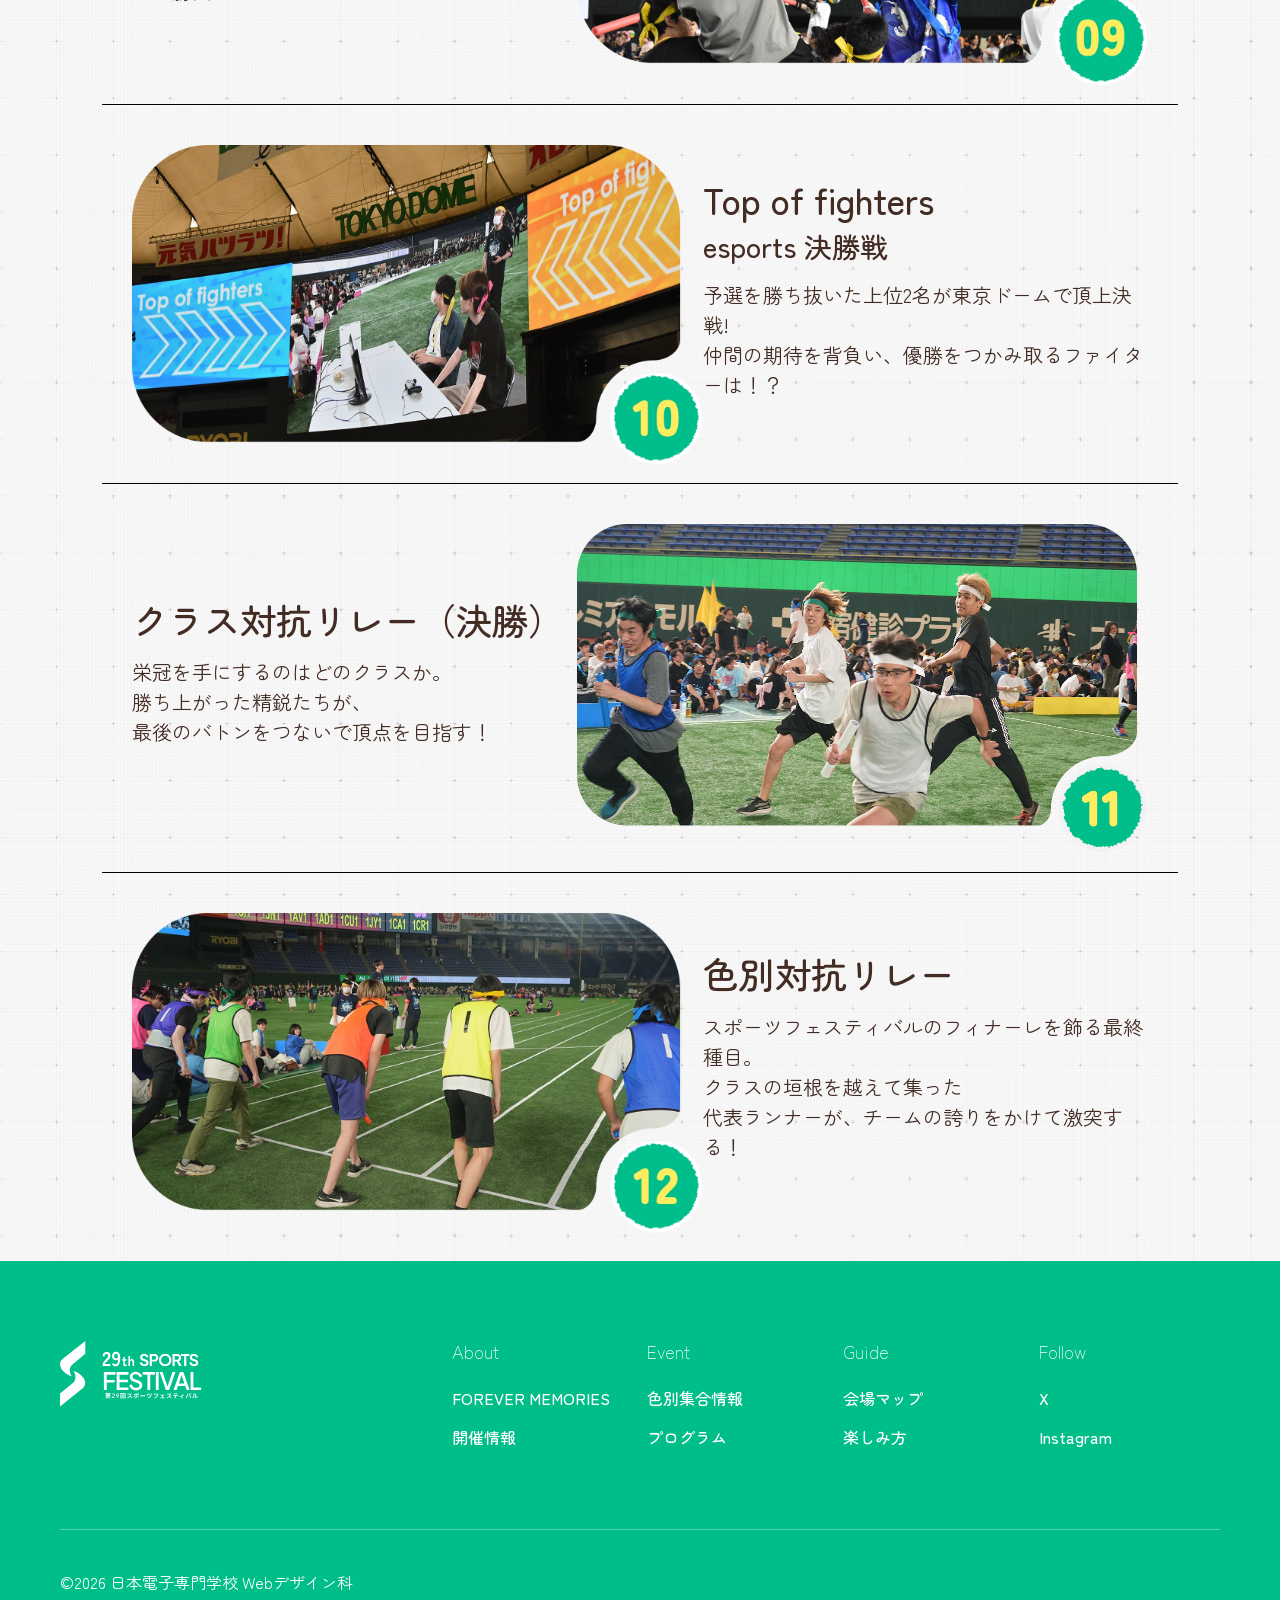
==== commit 616c2971: "spot copy fix" ====
--- a/details/index.html
+++ b/details/index.html
@@ -32,9 +32,11 @@
                     <div class="nav__brand col-lg-5 col-md-12">
 
                         <a href="../" class="nav__brand-link">
-                            <img src="../assets/images/icons/nav-logo-pc.svg" alt="第29回スポーツフェスティバルロゴ" class="nav__logo-pc img-fluid">   
-                            <img src="../assets/images/icons/nav-logo-sp.svg" alt="第29回スポーツフェスティバルロゴ" class="nav__logo-sp img-fluid">   
+                            <img src="../assets/images/icons/nav-logo-pc.svg" alt="第29回スポーツフェスティバルロゴ" class="nav__logo-pc img-fluid"> 
                         </a>
+                        <a href="../" class="nav__brand-link">
+                            <img src="../assets/images/icons/nav-logo-sp.svg" alt="第29回スポーツフェスティバルロゴ" class="nav__logo-sp">   
+                        </a> 
                     </div>
                     <div class="nav__menu-content col-lg-7 col-md-12">
                         <div class="nav__groups row">
@@ -50,7 +52,6 @@
                                 <ul class="nav__list">
                                     <li class="nav__item"><a href="../#team-info" data-target="team-info" class="nav__link">色別集合情報</a></li>
                                     <li class="nav__item"><a href="../#program" data-target="program"class="nav__link">プログラム</a></li>
-                                    <li class="nav__item"><a href="../#spot" data-target="spot" class="nav__link">フォトスポット</a></li>
                                 </ul>
                             </div>
                             <div class="nav__group col-lg-4 col-md-12">
@@ -424,7 +425,6 @@
                     <ul class="footer__nav-list">
                         <li class="footer__nav-item"><a href="../#team-info" data-target="team-info" class="footer__nav-link">色別集合情報</a></li>
                         <li class="footer__nav-item"><a href="../#program" data-target="program" class="footer__nav-link">プログラム</a></li>
-                        <li class="footer__nav-item"><a href="../#spot" data-target="spot" class="footer__nav-link">フォトスポット</a></li>
                     </ul>
                 </div>
                 <div class="footer__group col-lg-2 col-md-6 col-sm-6">
@@ -444,9 +444,8 @@
             </div>
         </div>
         <div class="footer__bottom">
-            <div class="footer__bottom-inner">
-                <p class="footer__copy">©2026 Japan Electronics College</p>
-                <a href="https://www.jec.ac.jp/course/mobile/aw/" class="footer__copy">Webデザイン科</a>
+           <div class="footer__bottom-inner">
+                <p class="footer__copy">&copy;2026 日本電子専門学校 Webデザイン科</p>
             </div>
         </div>
     </footer>
--- a/assets/css/details.css
+++ b/assets/css/details.css
@@ -173,6 +173,7 @@
 .item__text {
     display: flex;
     flex: 1;
+    
     justify-content: center;
     align-items: center;
     flex-direction: column;
@@ -214,6 +215,9 @@
 }
 
 @media (600px <= width < 1200px) {
+    .title {
+        display: hidden;
+    }
     .contents h3 {
         font-size: 42px;
     }
@@ -284,6 +288,9 @@
 }
 header .nav__logo-sp {
     display: none;
+}
+header .nav__logo-pc{
+    display: block;
 }
 html.menu-open,
 body.menu-open {
@@ -552,7 +559,7 @@
     }
     .mv-container {
         height: 70vh;
-        padding-bottom: 0;
+        padding-bottom: 40;
     }
     .mv-bottom-text br {
         display: none;
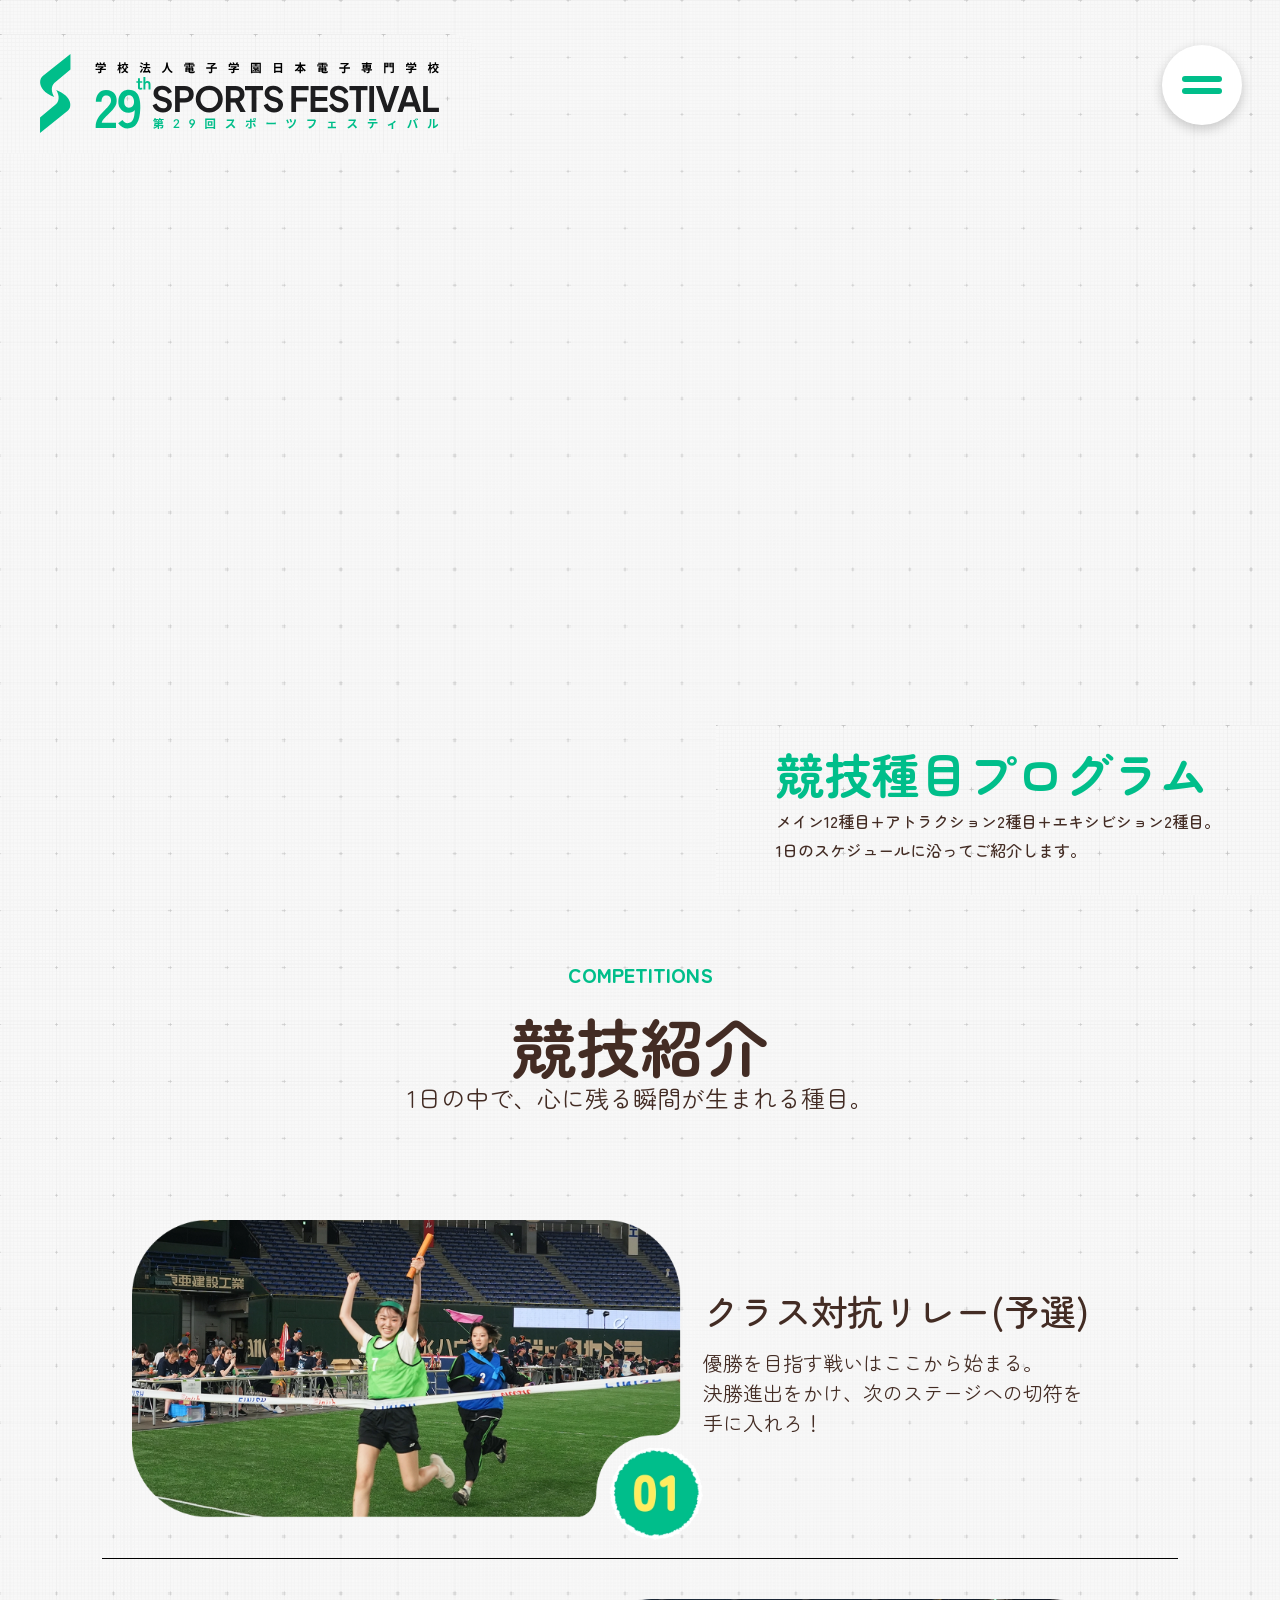
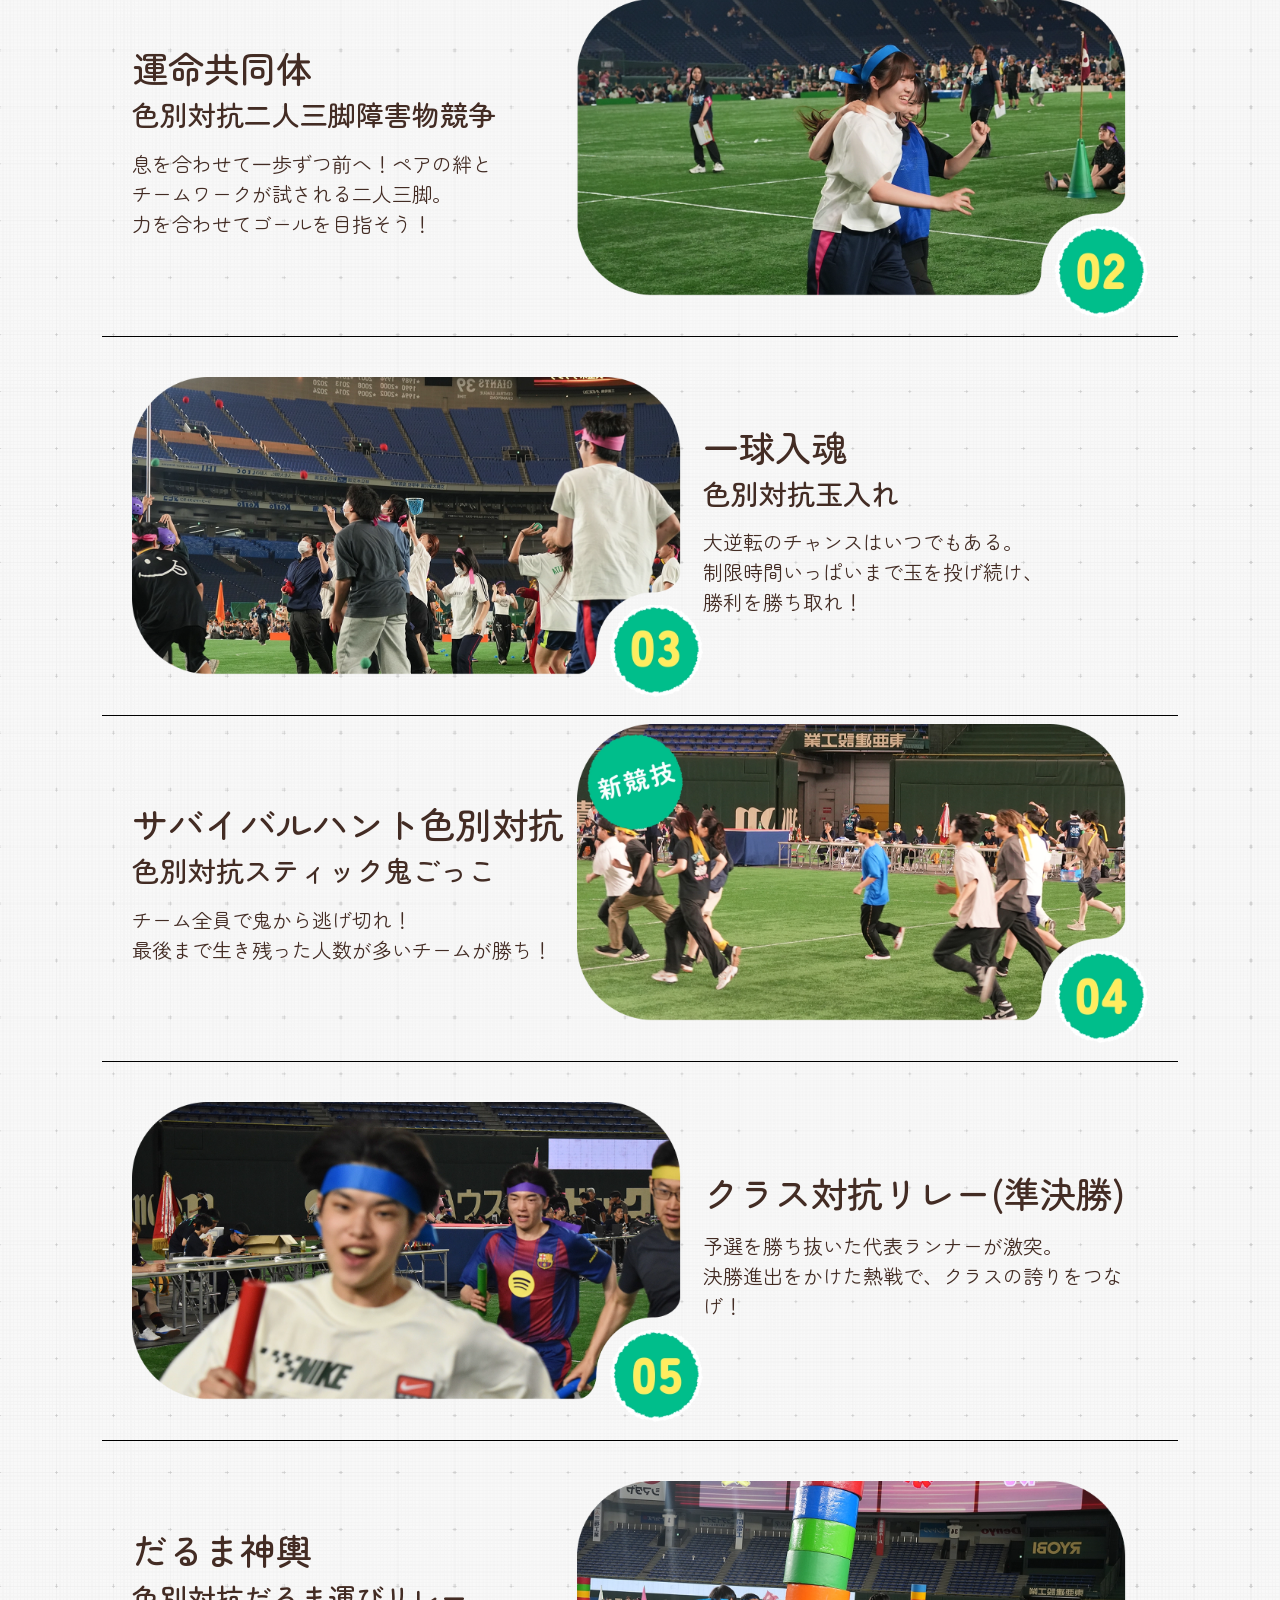
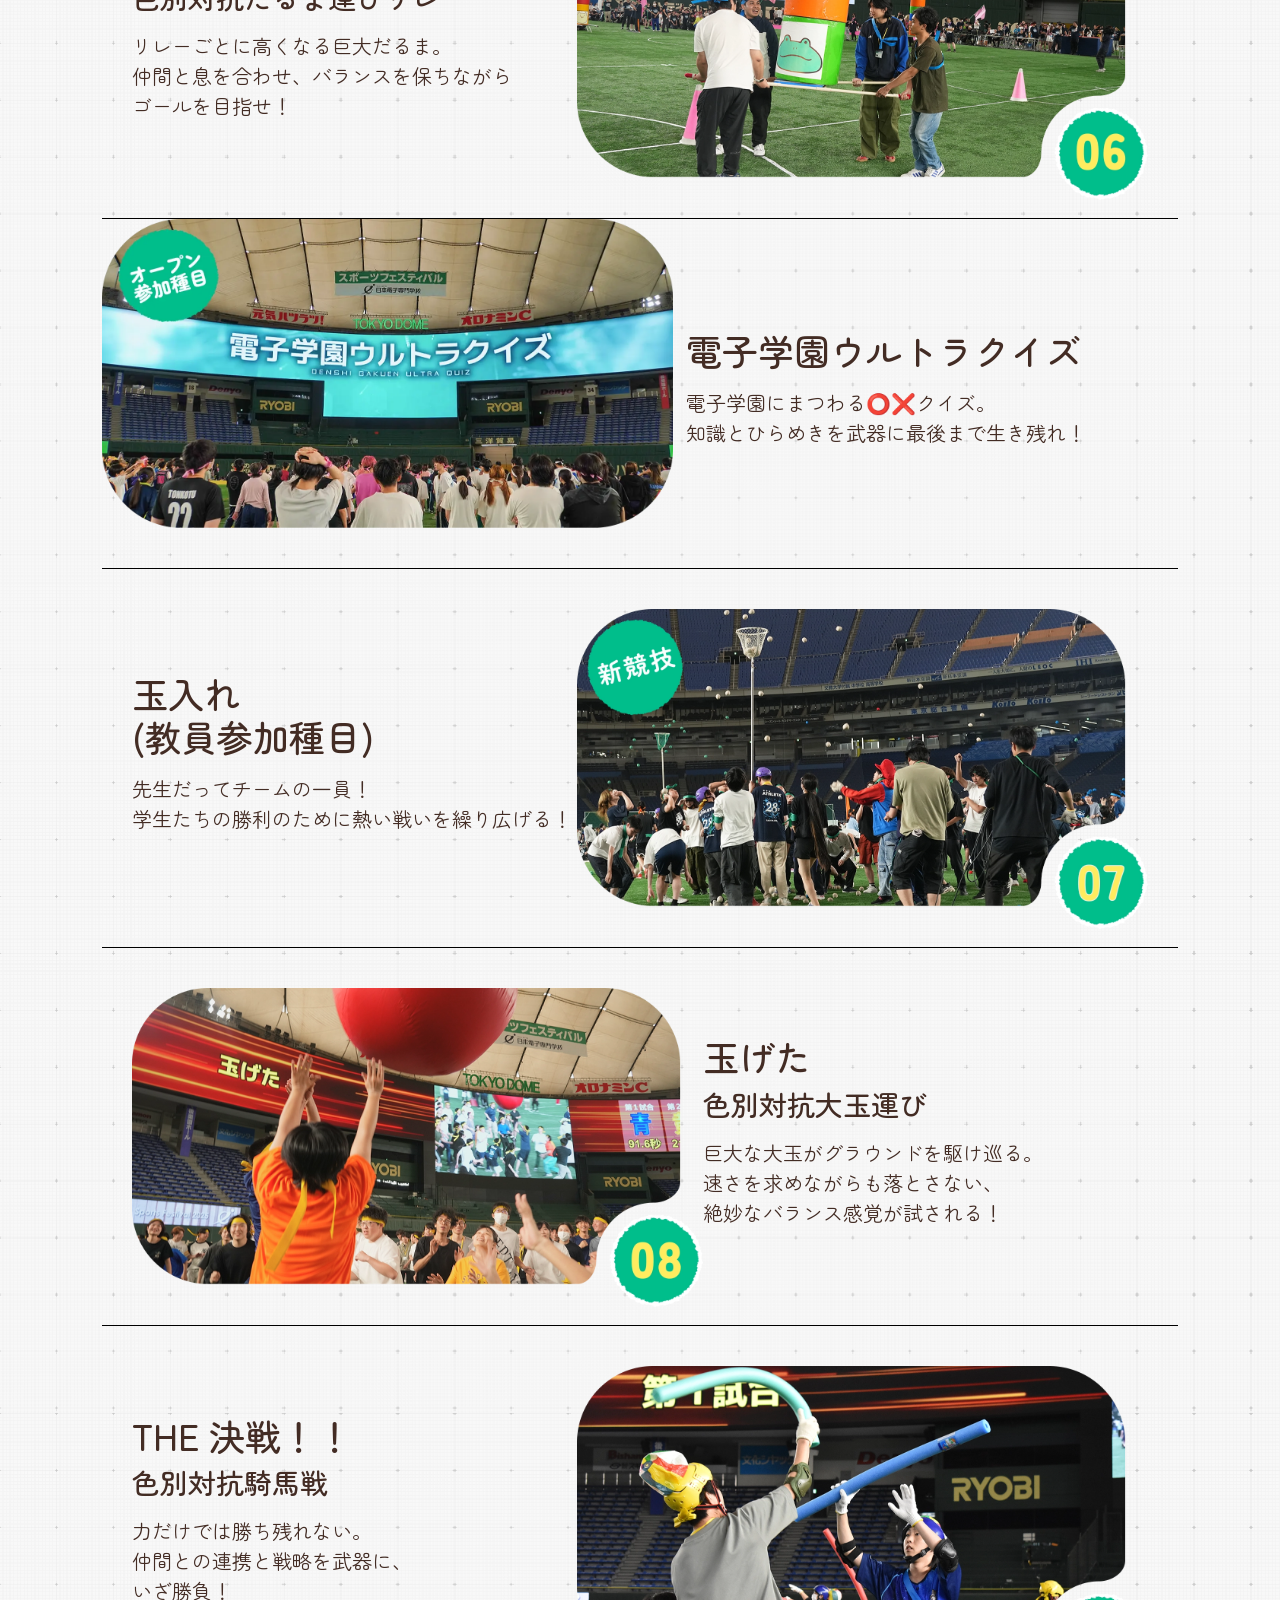
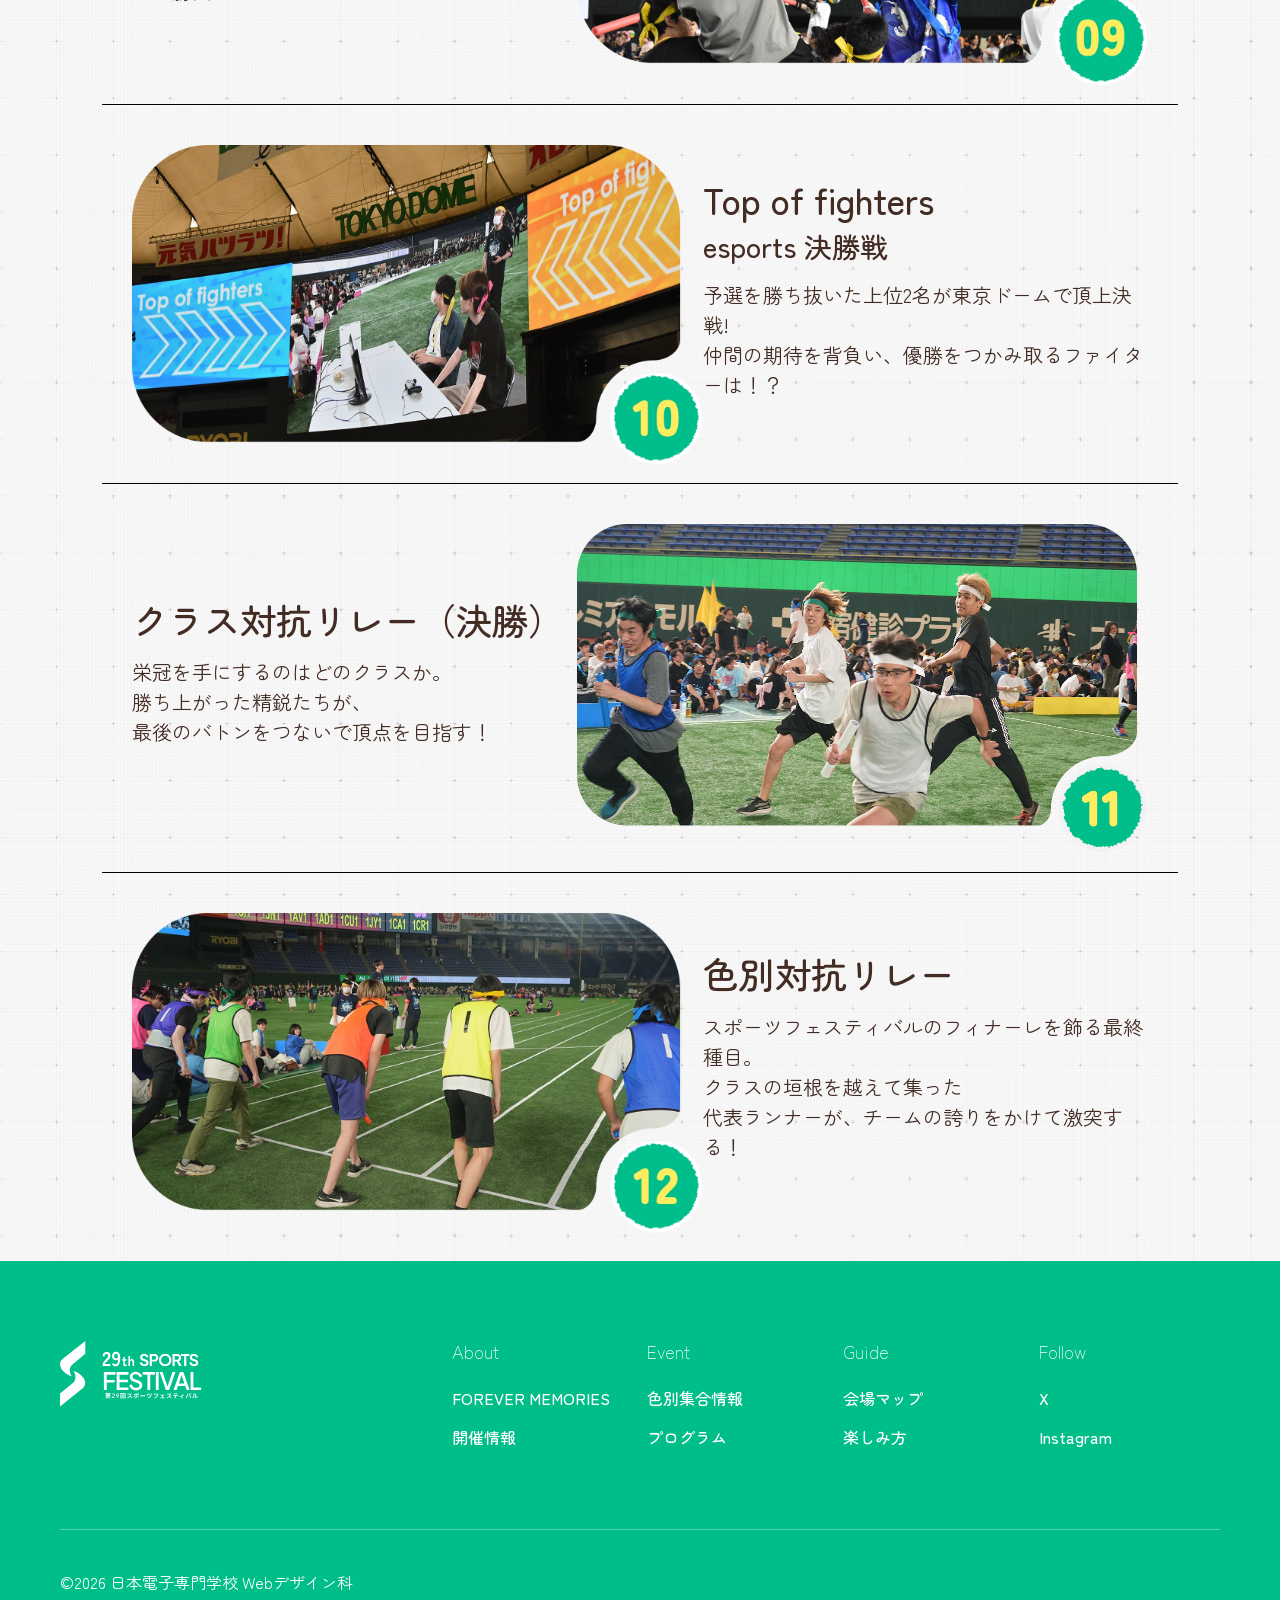
==== commit 7a6ec1f1: "path fix" ====
--- a/details/index.html
+++ b/details/index.html
@@ -97,7 +97,7 @@
     <main>
    <!-- pre-loader start -->
     <div class="loader">
-        <img src="../assets/images/icons/Sequence 01.gif" alt="読み込み中" class="loader__gif">
+        <img src="../assets/images/icons/loader.gif" alt="読み込み中" class="loader__gif">
     </div>
         <!-- pre-loader end -->
     <div class="wrap">
--- a/assets/css/details.css
+++ b/assets/css/details.css
@@ -559,13 +559,13 @@
     }
     .mv-container {
         height: 70vh;
-        padding-bottom: 40;
+        padding-bottom: 400px;
     }
     .mv-bottom-text br {
         display: none;
     }
     .mv {
-        height: 70vh;
+        height: 45vh;
     }
     .mv-logo {
         display: none;
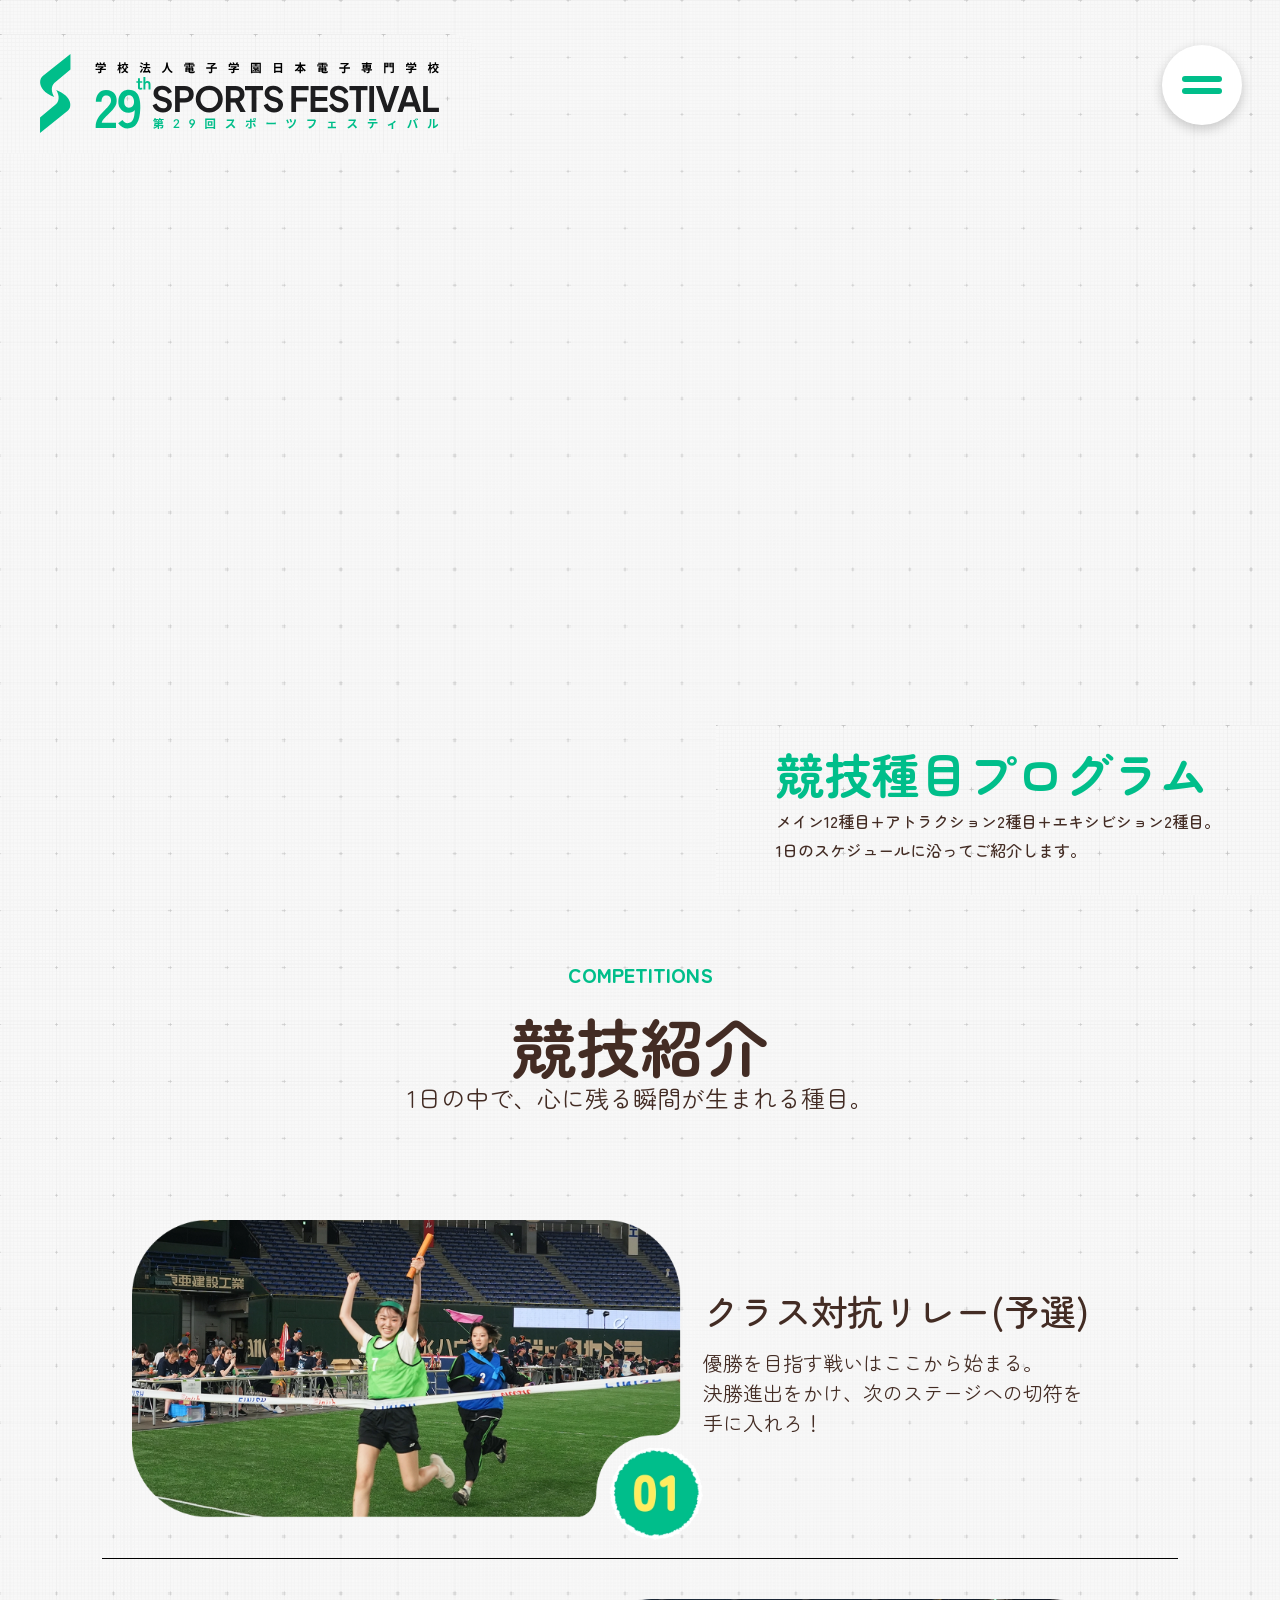
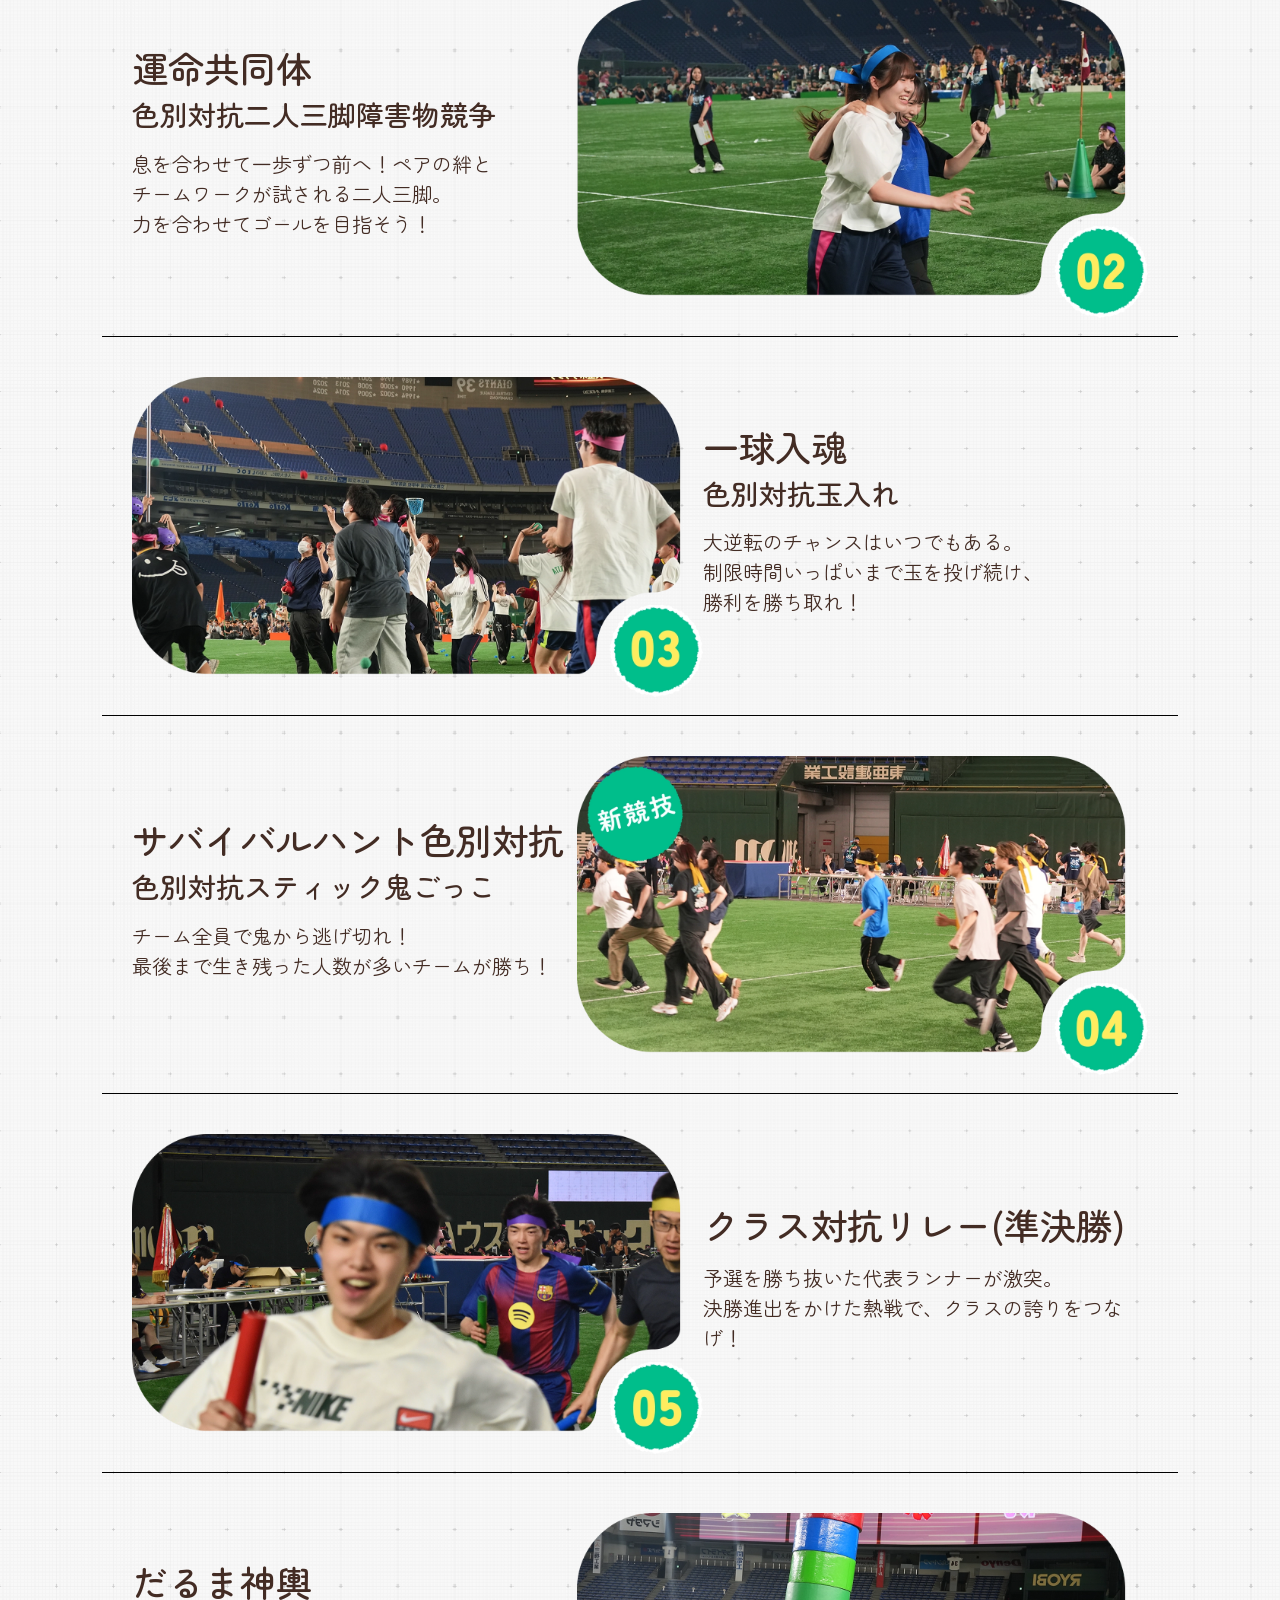
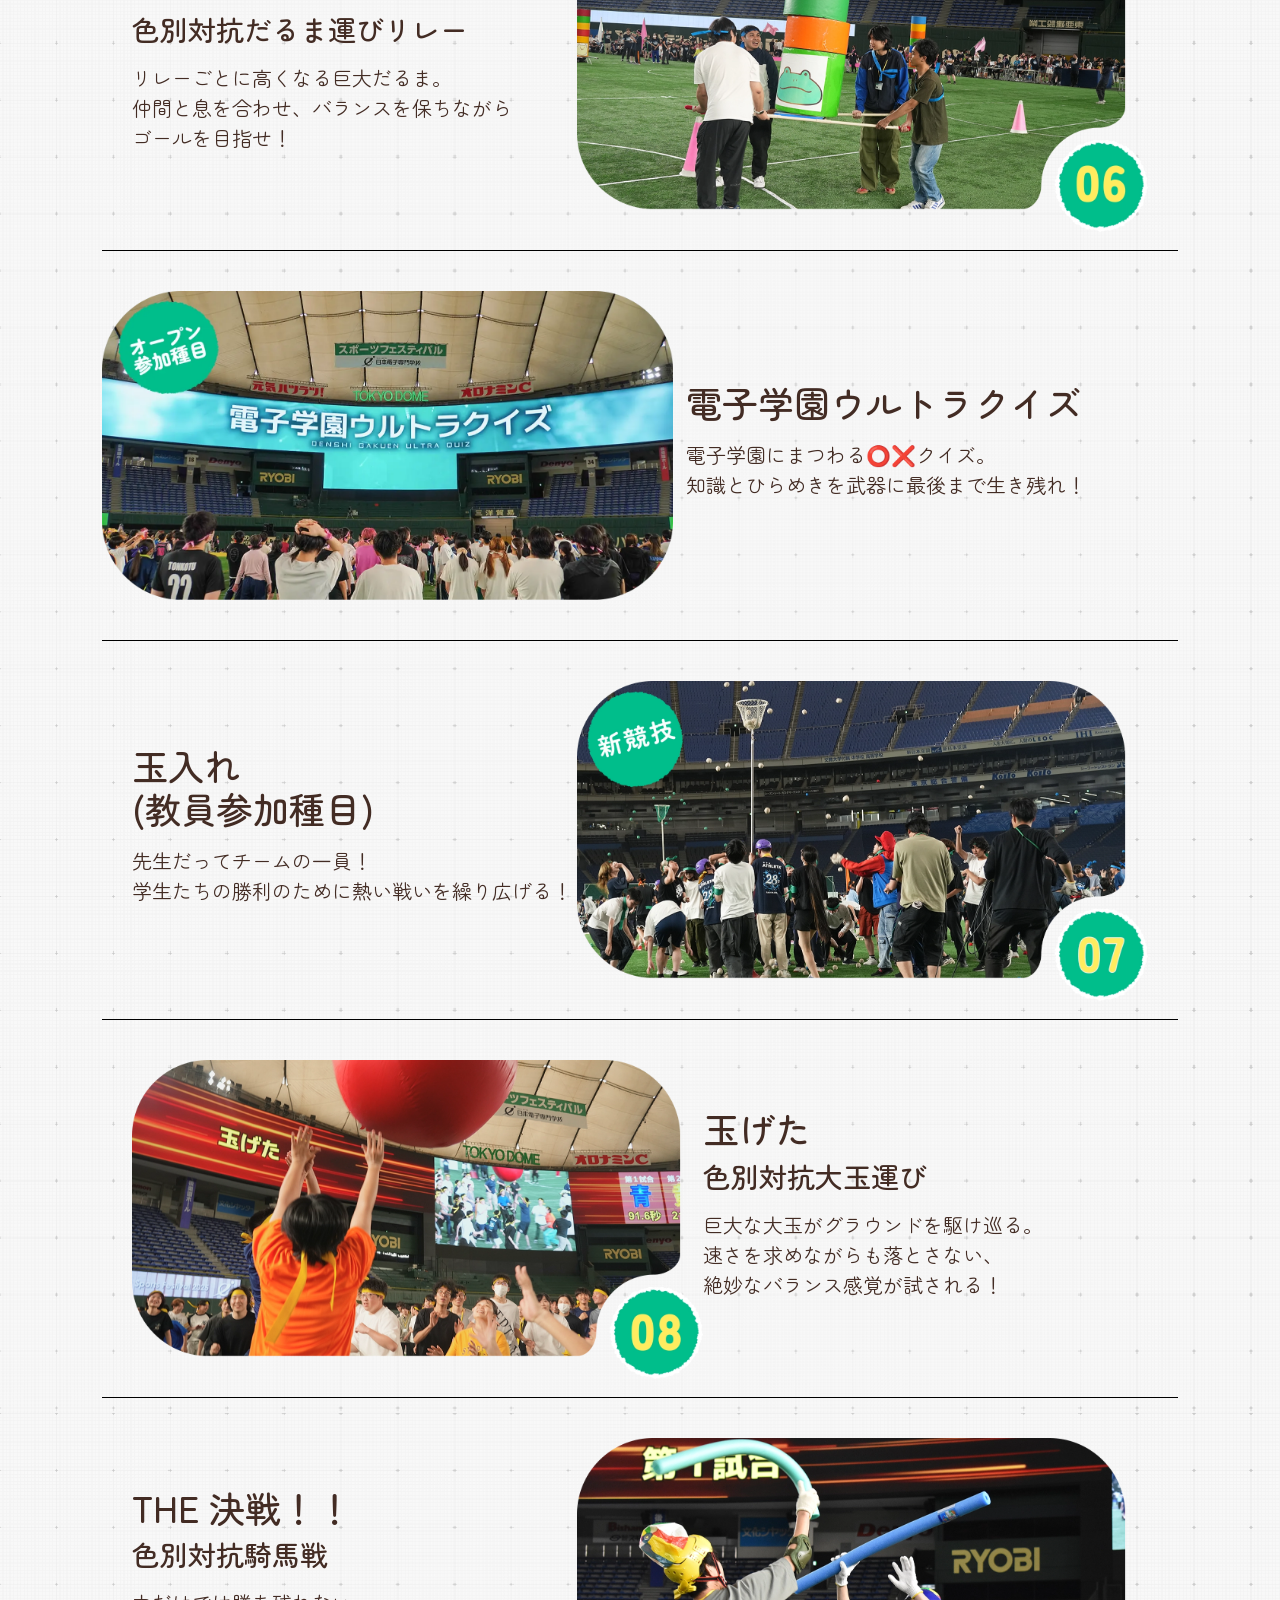
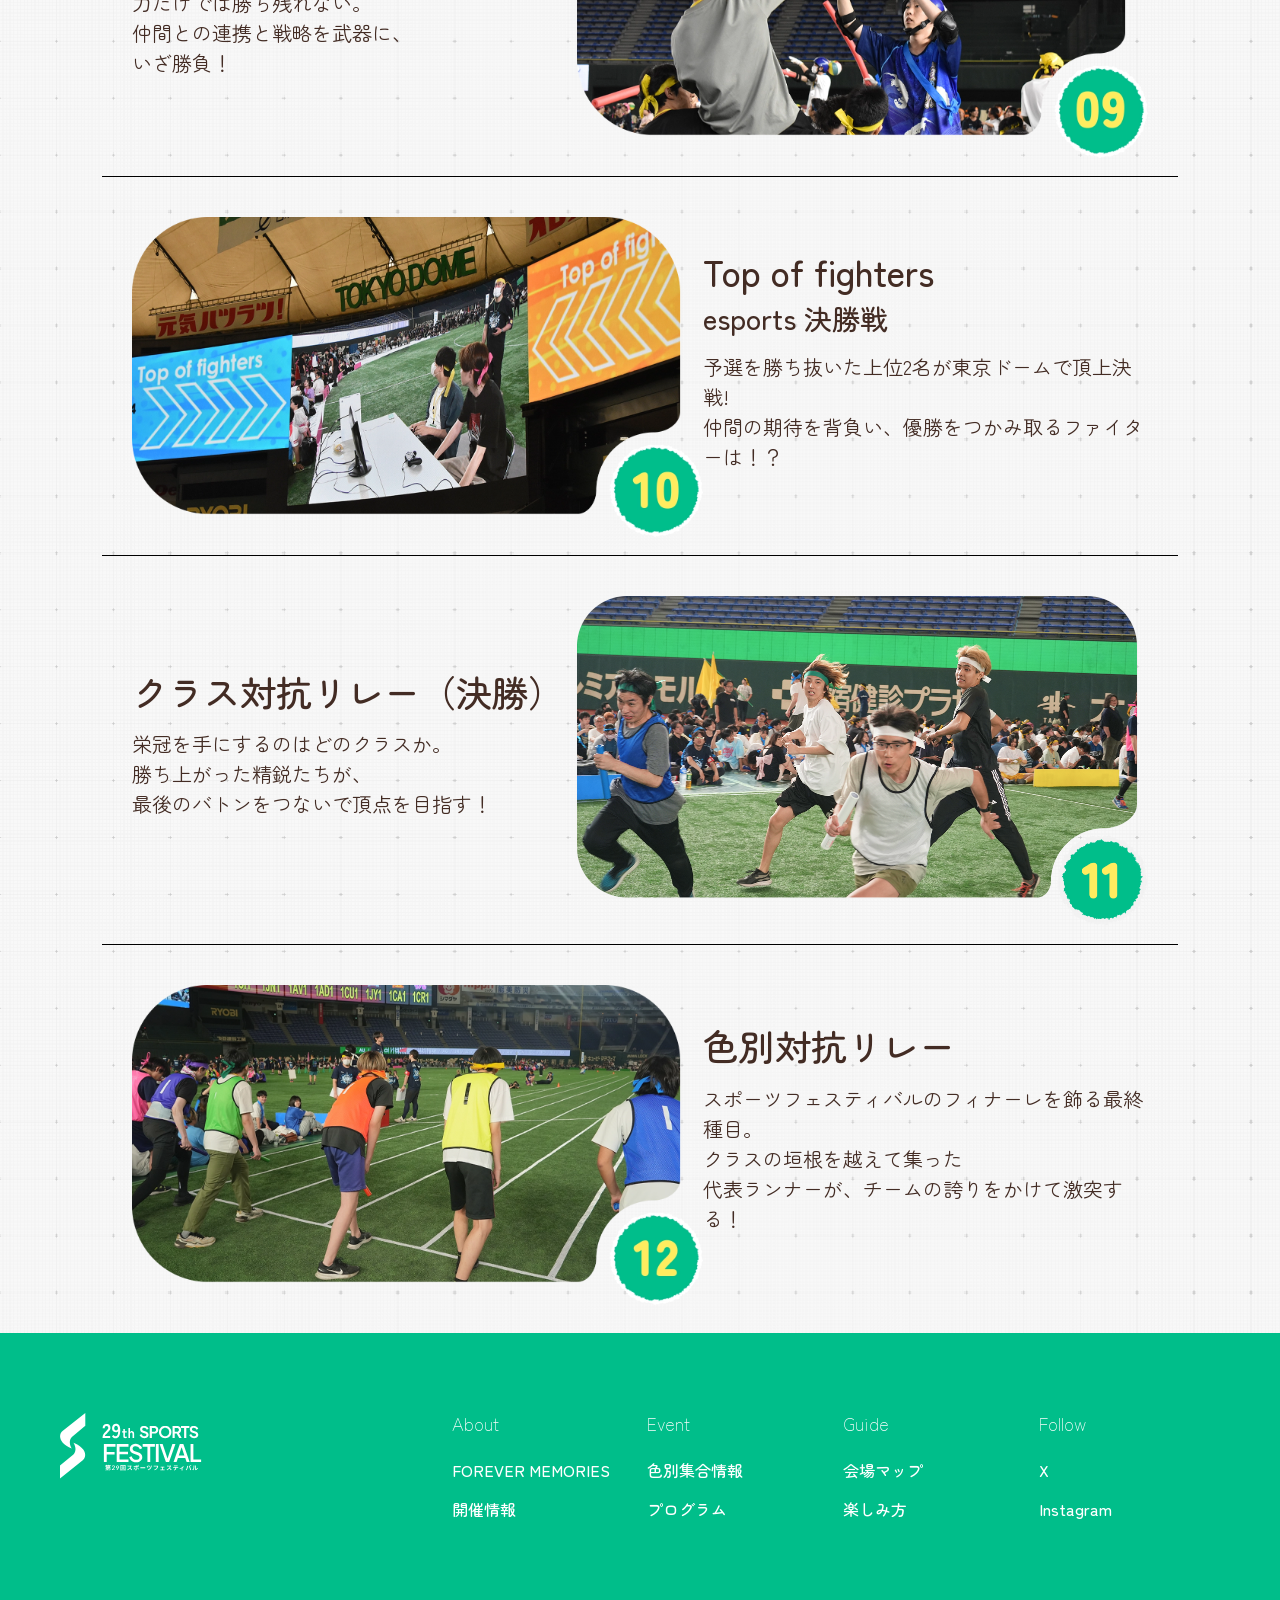
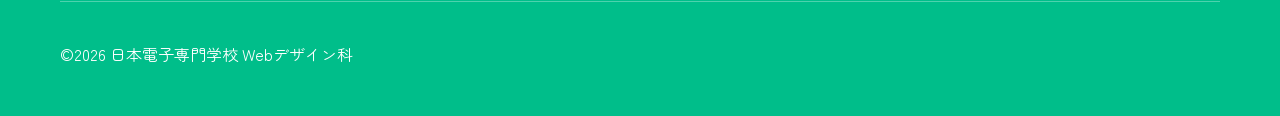
==== commit e7ab7909: "detail page responsive fix" ====
--- a/details/index.html
+++ b/details/index.html
@@ -8,6 +8,7 @@
     <meta property="og:description" content="第29回スポーツフェスティバル2026の公式サイト">
     <meta property="og:url" content="https://event.jec.ac.jp/sportfestival-2026/">
     <meta property="og:type" content="website">
+    <meta name="color-scheme" content="light only">
     <title>競技詳細 | 第29回 スポーツフェスティバル 2026 | 日本電子専門学校</title>
     <link rel="stylesheet" href="https://cdn.jsdelivr.net/npm/bootstrap@5.3.8/dist/css/bootstrap.min.css">
     <link rel="stylesheet" href="../assets/css/details.css">
@@ -319,9 +320,7 @@
                         </div>
                     </li>
                 </ol>
-            </article>
-            
-                    
+            </article> 
                 <article class="contents attractions">
                     <div class="title">
                         <h3 class="contents-title"><span class="subtitle">ATTRACTIONS</span>アトラクション紹介</h3>
@@ -330,30 +329,28 @@
                     <ol>
                     
                     <li class="item">
-                        <div class="item__img">
+                        <div class="item__img-sub">
                             <img src="../assets/images/competitions/att_base.png" alt="選手が両手を挙げてゴールテープを切る瞬間"  class="img-fluid">
                         </div>
                         <div class="item__text">
                             <div class="item__text--inner">
-                                <h4>クラス対抗リレー(予選)</h4>
-                                <p>優勝を目指す戦いはここから始まる。<br>
-                                    決勝進出をかけ、次のステージへの切符を<br class="pc-br">手に入れろ！
-                                </p>
-                            </div>
-                        </div>
-                    </li>
-                    <li class="item">
-                        <div class="item__img">
-                            <img src="../assets/images/competitions/unmei.webp" alt="女子学生たちが肩を組んで走っている様子" class="img-fluid">
-                        </div>
-                        <div class="item__text">
-                            <div class="item__text--inner">
-                                <h4>運命共同体<br>
-                                    <span class="name">色別対抗二人三脚障害物競争</span>
-                                </h4>
-                                <p>
-                                    息を合わせて一歩ずつ前へ！ペアの絆と<br>
-                                チームワークが試される二人三脚。<br class="pc-br">力を合わせてゴールを目指そう！
+                                <h4>ベースランニング</h4>
+                                <p>1塁ベースから3塁ベースまで、<br>
+                                   約55mの距離のタイムを測定できます。<br class="pc-br">あの有名選手たちと同じ場所を体験しよう！
+                                </p>
+                            </div>
+                        </div>
+                    </li>
+                    <li class="item">
+                        <div class="item__img-sub">
+                            <img src="../assets/images/competitions/att_speed.png" alt="女子学生たちが肩を組んで走っている様子" class="img-fluid">
+                        </div>
+                        <div class="item__text">
+                            <div class="item__text--inner">
+                                <h4>スピードガン
+                                </h4>
+                                <p>
+                                    ホームベース前に設置されたスピードガンに向かってボールを投げ、投球速度を測定できます。東京ドームのグラウンドに立ち、マウンドからボールを投げる。そんな特別な体験が待っている！
                                 </p>
                             </div>
                         </div>
@@ -368,7 +365,7 @@
                     </div>
                     <ol>
                         <li class="item">
-                            <div class="item__img">
+                            <div class="item__img-sub">
                                 <img src="../assets/images/competitions/exh_dancho.png" alt="" width="556" height="303" class="img-fluid">
                             </div>
                             <div class="item__text">
@@ -383,7 +380,7 @@
                             </div>
                         </li>
                         <li class="item">
-                            <div class="item__img">
+                            <div class="item__img-sub">
                                 <img src="../assets/images/competitions/exh_nazotoki.png" alt="" width="556" height="303" class="img-fluid">
                             </div>
                             <div class="item__text">
--- a/assets/css/details.css
+++ b/assets/css/details.css
@@ -1,11 +1,13 @@
 @import url('https://fonts.googleapis.com/css2?family=Fraunces:ital,opsz,wght@0,9..144,100..900;1,9..144,100..900&family=Plus+Jakarta+Sans:ital,wght@0,200..800;1,200..800&family=Zen+Dots&family=Zen+Kaku+Gothic+New:wght@300;400;500;700;900&family=Zen+Maru+Gothic:wght@300;400;500;700;900&display=swap');
 
 :root {
+    
     --color-primary: #00BE8A;
     --color-secondary: #FFEC5F;
     --light--background: #F3F3F3;
     --font-color: #432C24;
     --color-bg: #ffffff;
+    color-scheme: only light;
     --font-zen: 'Zen Dots', sans-serif;
     --font-maru: 'Zen Maru Gothic', sans-serif;
     --font-fra: 'Fraunces', serif;
@@ -170,10 +172,12 @@
     padding-top: 40px;
     padding-bottom: 18px;
 }
+.item__img-sub{
+    padding: 40px;
+}
 .item__text {
     display: flex;
     flex: 1;
-    
     justify-content: center;
     align-items: center;
     flex-direction: column;
@@ -197,13 +201,13 @@
     flex-direction: row-reverse;
 }
 .item:nth-child(4) .item__img {
-    padding-top: 8px;
+    padding-top: 40px;
 }
 .item:nth-child(7) {
     padding-left: 0;
 }
 .item:nth-child(7) .item__img {
-    padding-top: 0;
+    padding-top: 40px;
     padding-bottom: 40px;
 }
 .item:nth-child(7) .item__text--inner {
@@ -215,6 +219,7 @@
 }
 
 @media (600px <= width < 1200px) {
+   
     .title {
         display: hidden;
     }
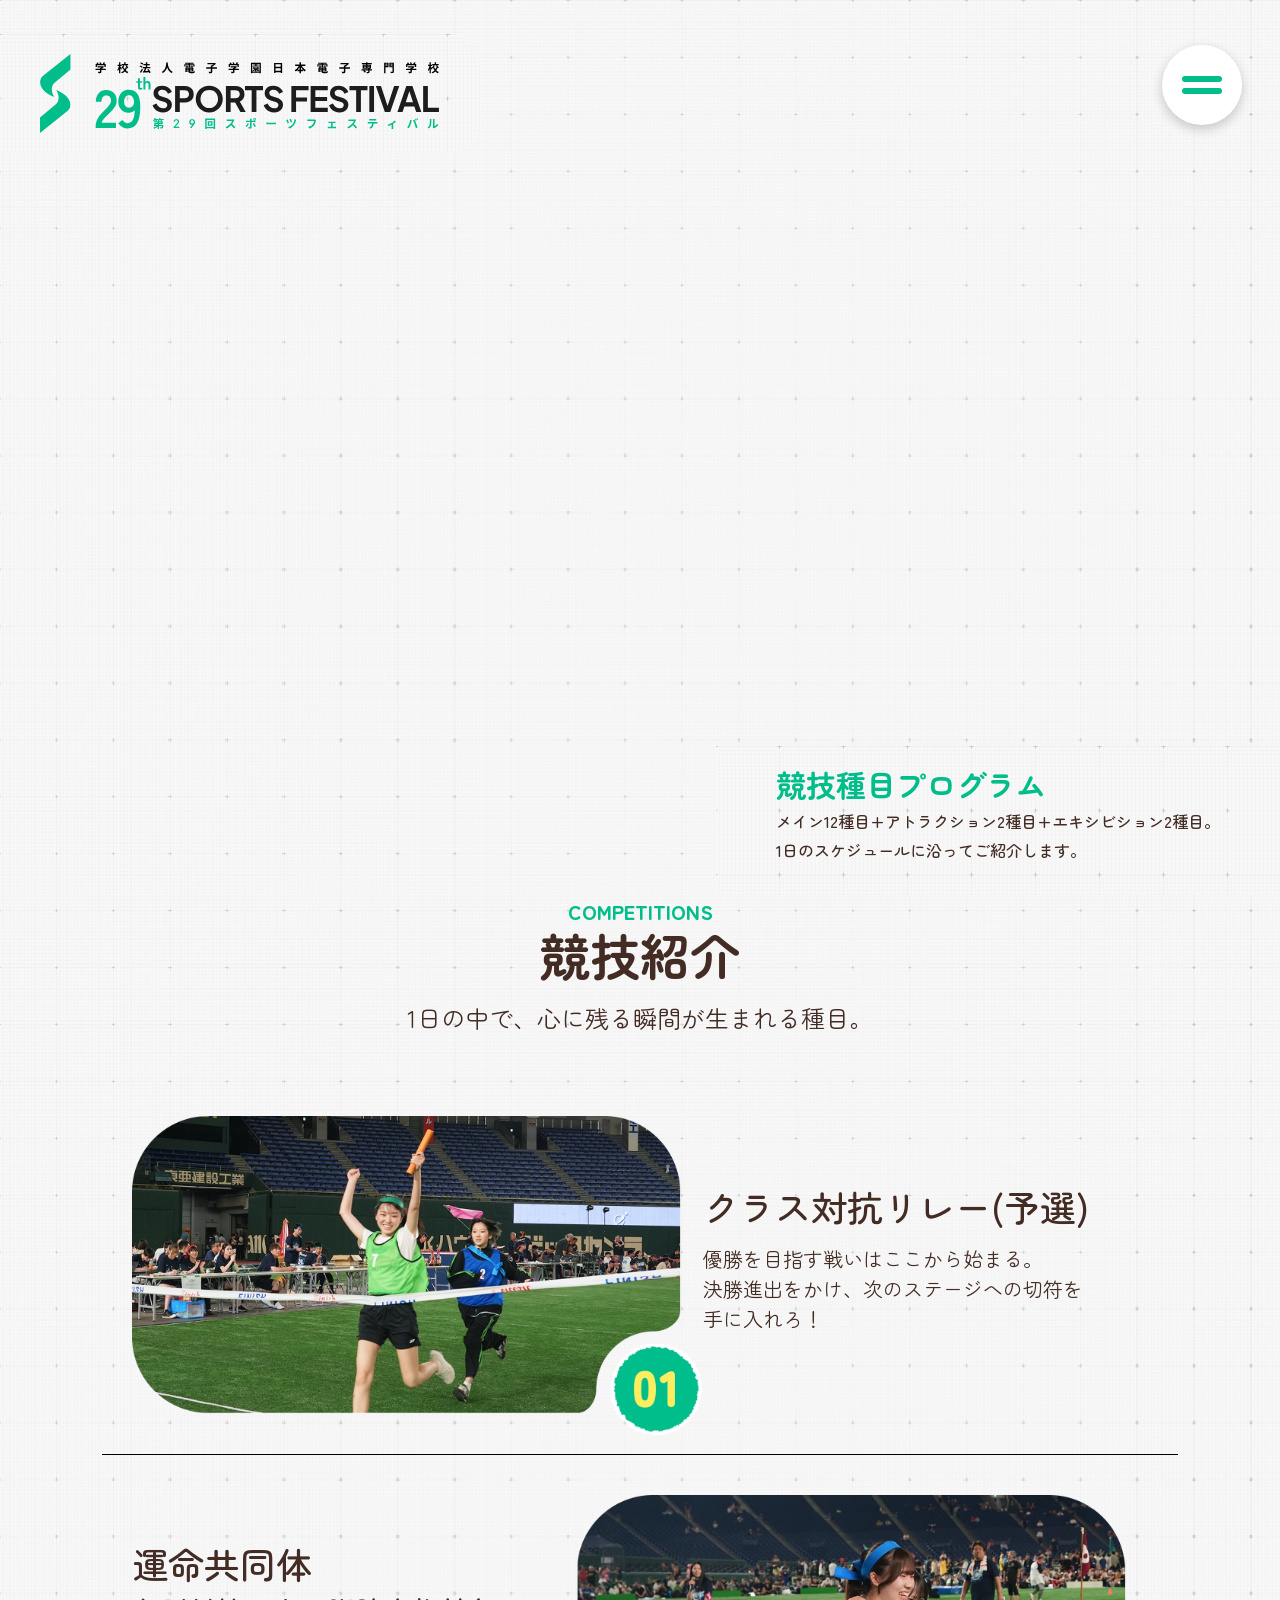
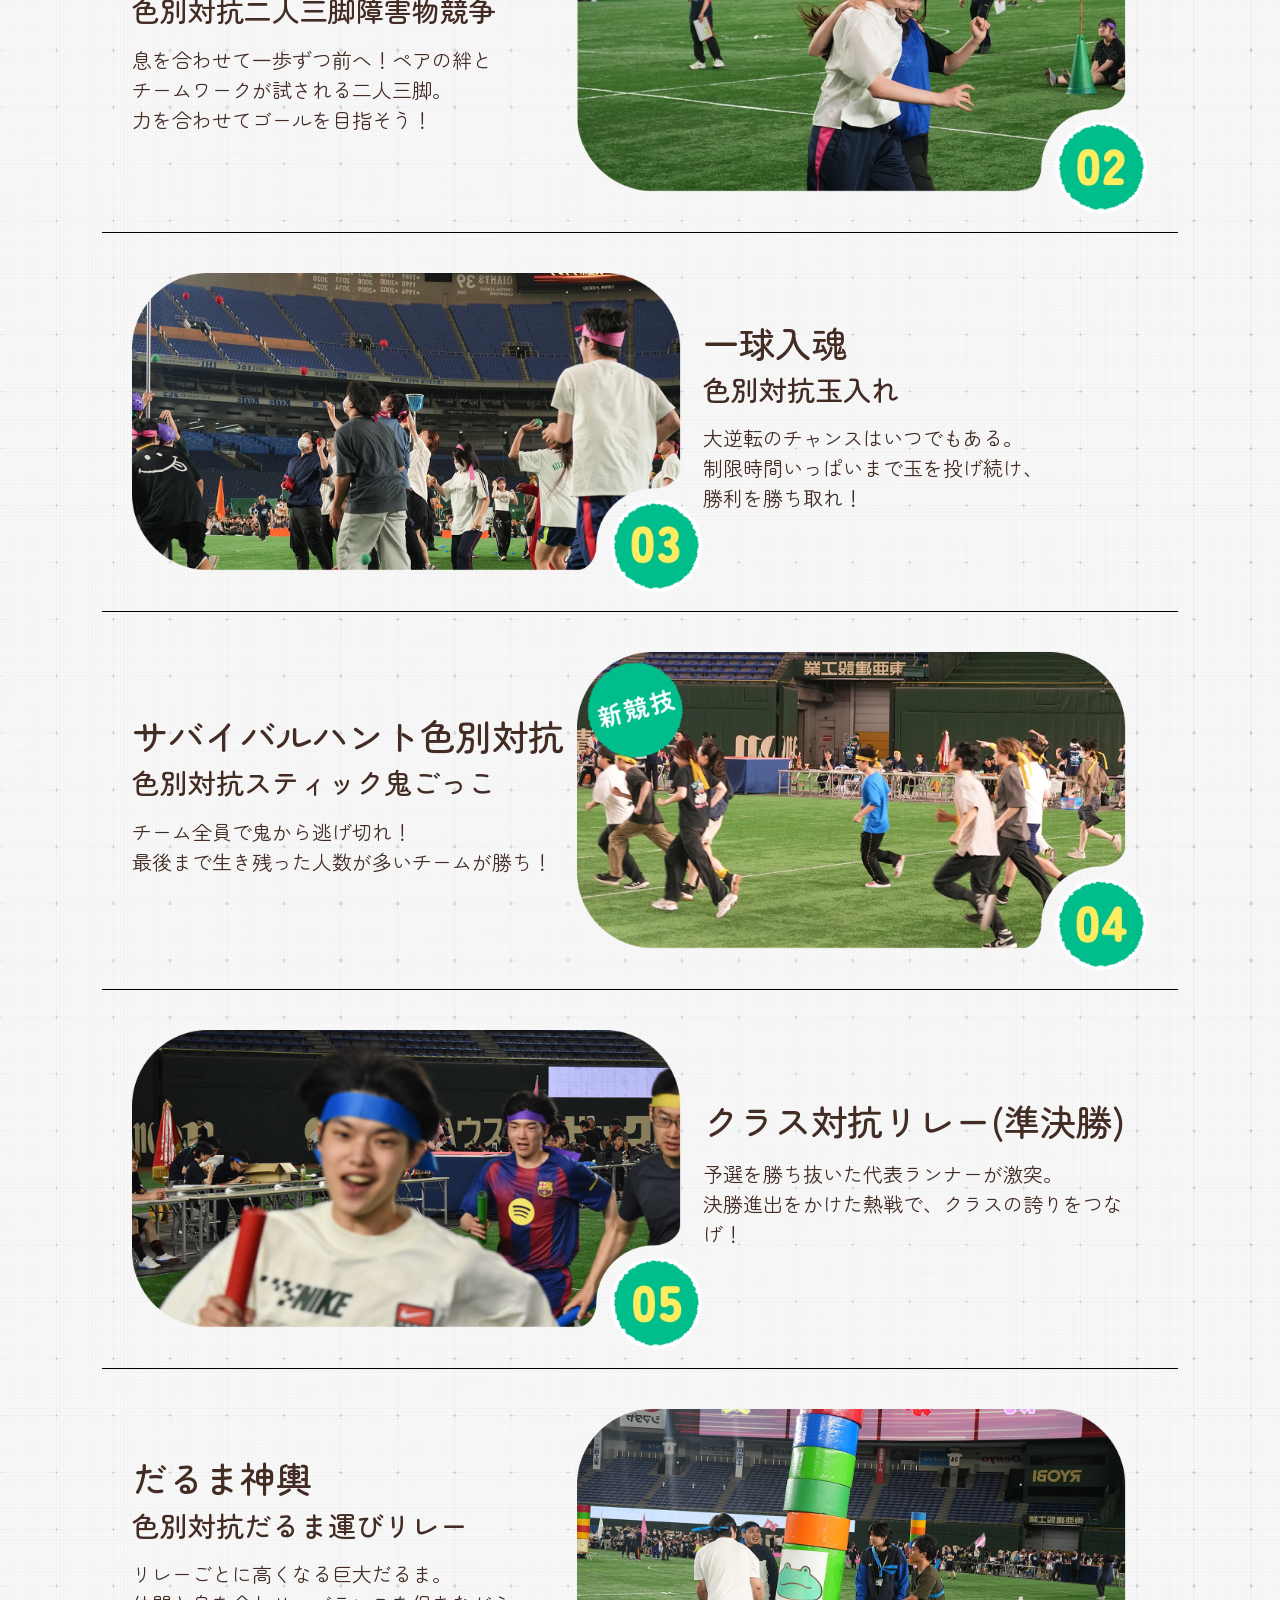
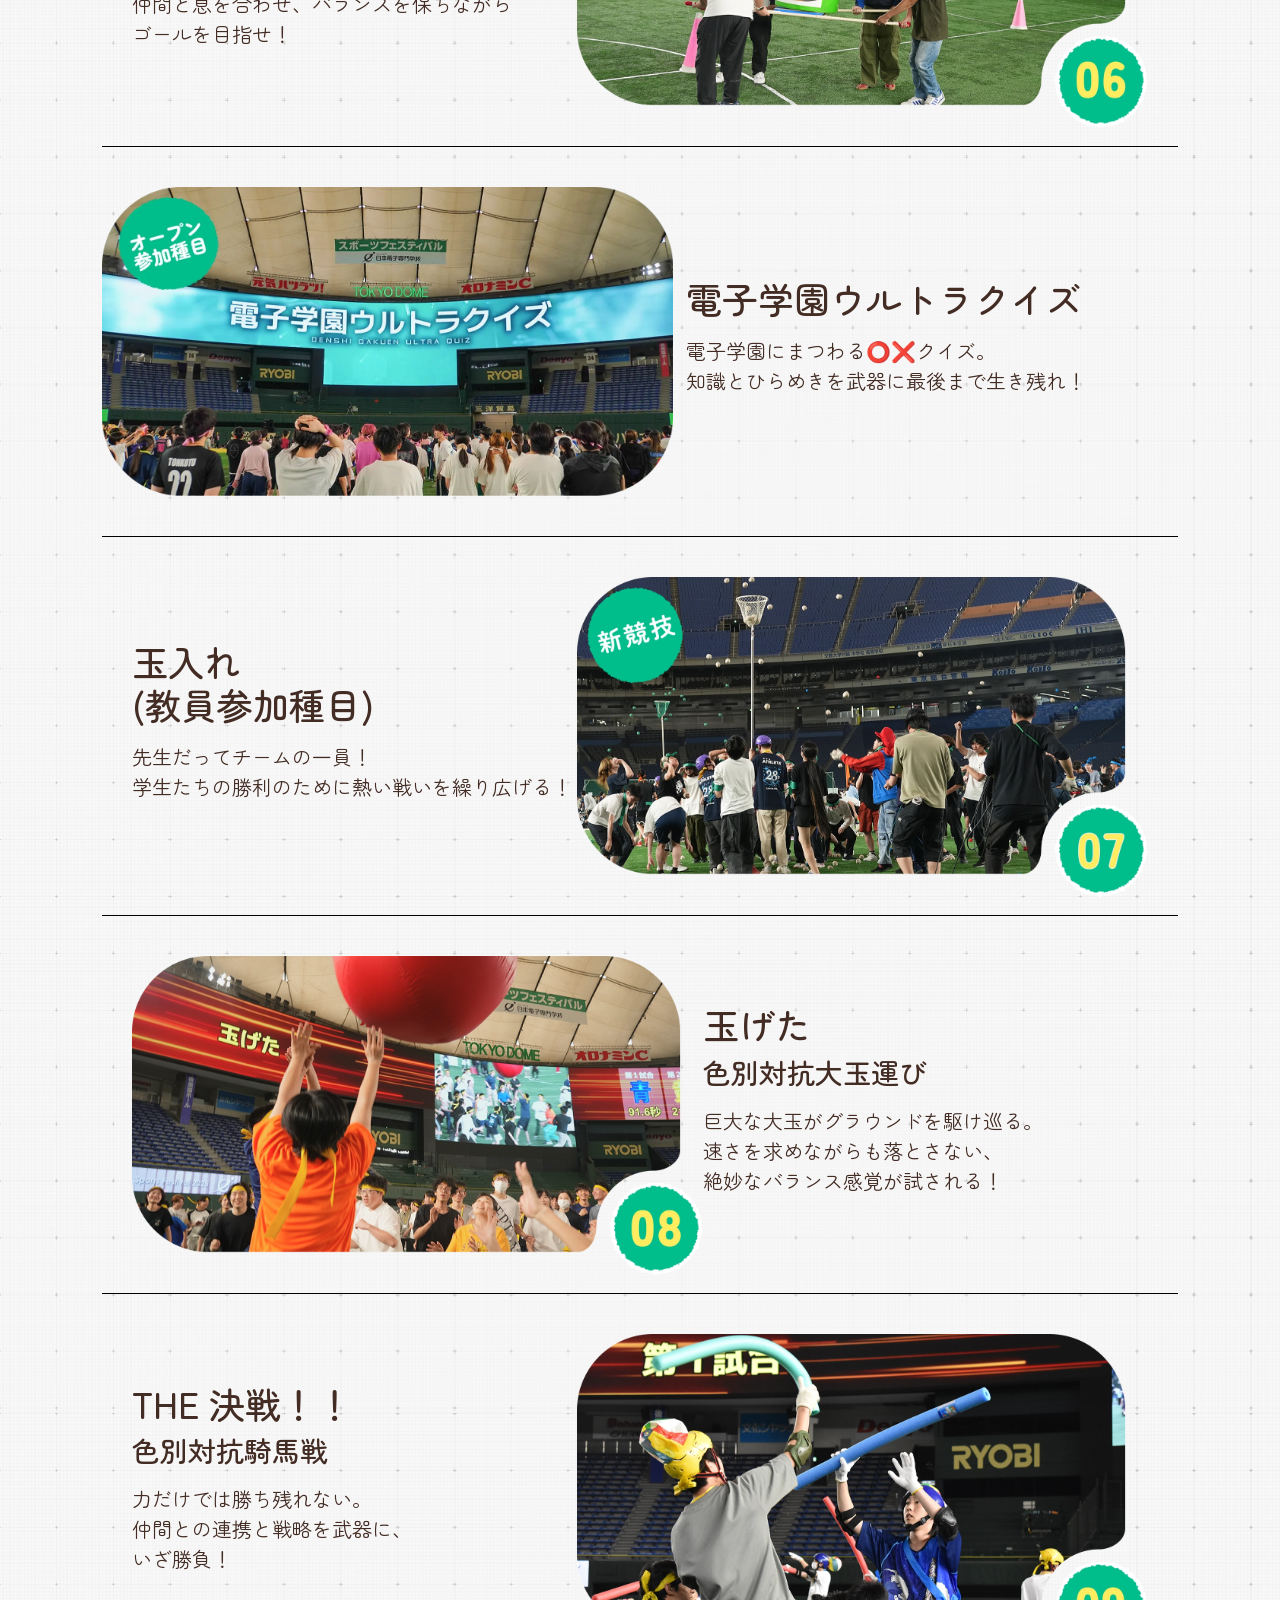
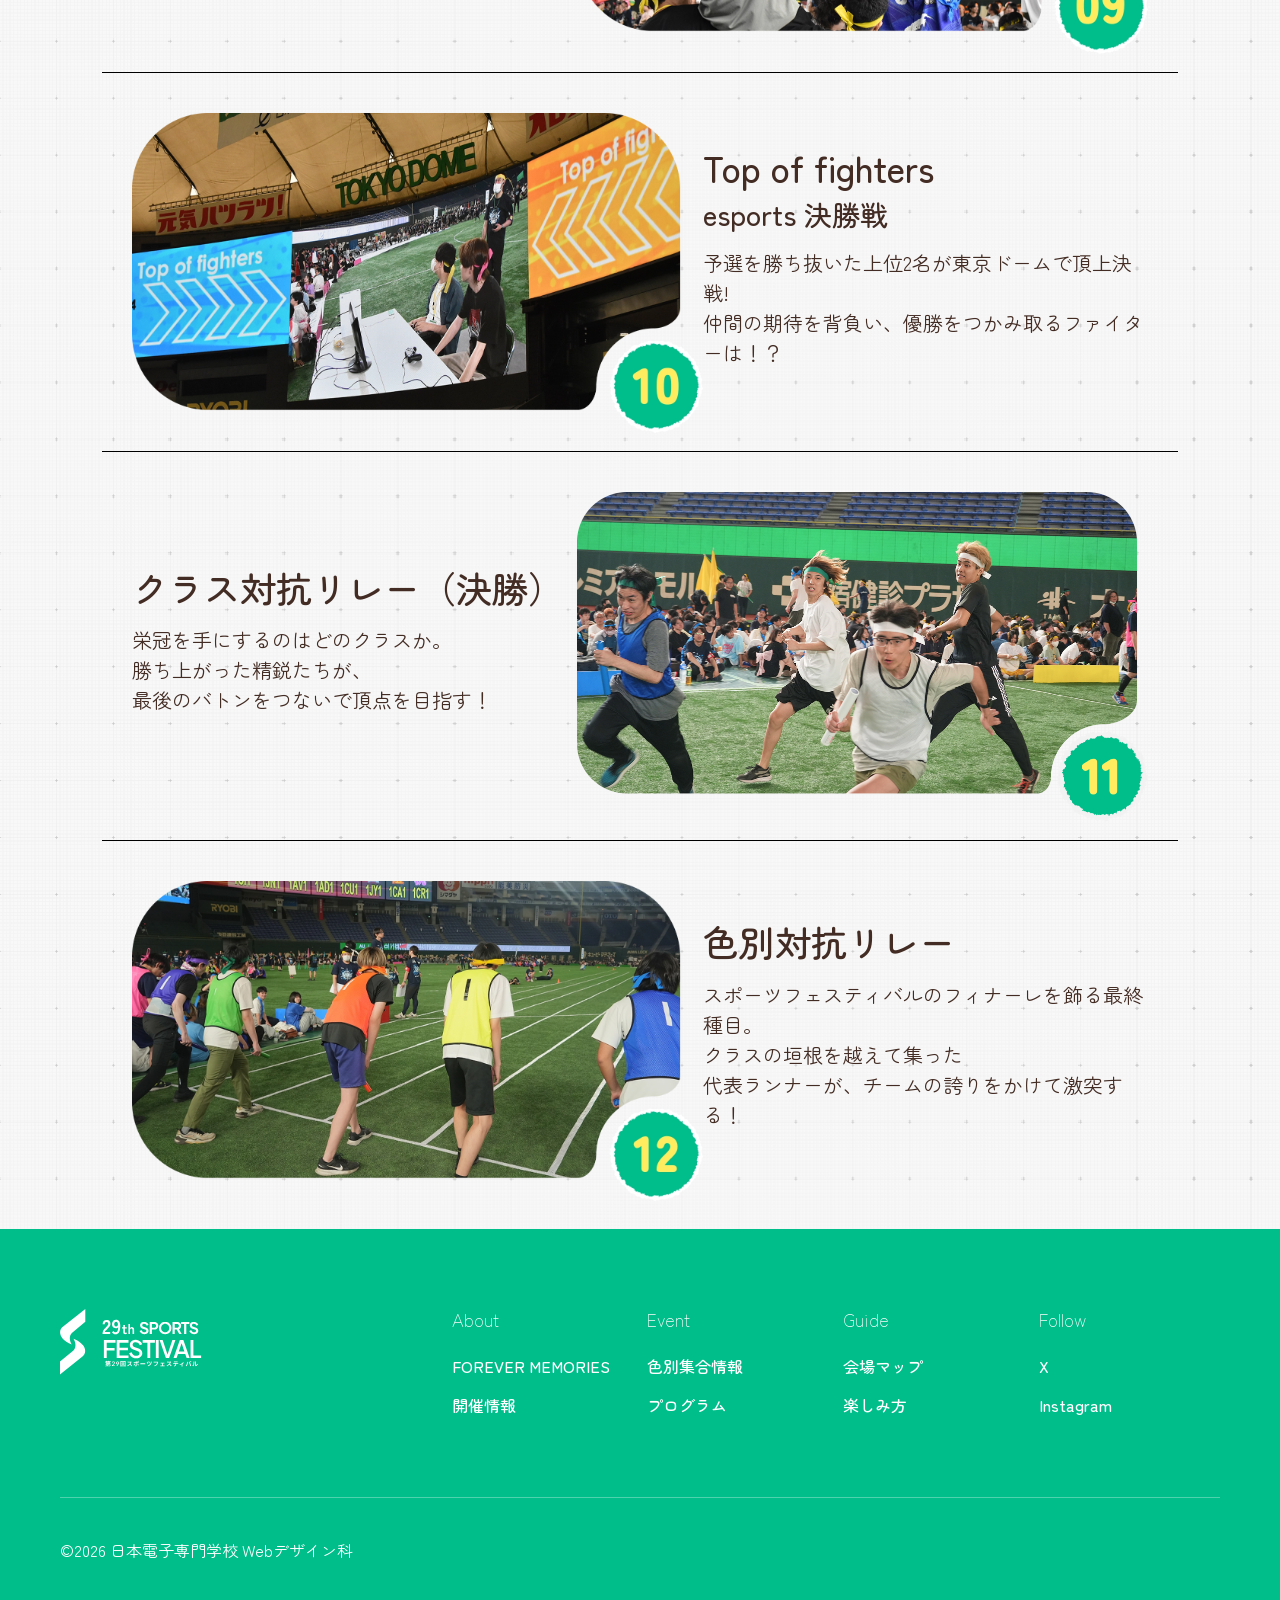
==== commit 2e411b71: "detail page responsive fix and photo fix" ====
--- a/details/index.html
+++ b/details/index.html
@@ -330,7 +330,7 @@
                     
                     <li class="item">
                         <div class="item__img-sub">
-                            <img src="../assets/images/competitions/att_base.png" alt="選手が両手を挙げてゴールテープを切る瞬間"  class="img-fluid">
+                            <img src="../assets/images/competitions/att_base.webp" alt="選手が両手を挙げてゴールテープを切る瞬間"  class="img-fluid">
                         </div>
                         <div class="item__text">
                             <div class="item__text--inner">
@@ -343,7 +343,7 @@
                     </li>
                     <li class="item">
                         <div class="item__img-sub">
-                            <img src="../assets/images/competitions/att_speed.png" alt="女子学生たちが肩を組んで走っている様子" class="img-fluid">
+                            <img src="../assets/images/competitions/att_speed.webp" alt="女子学生たちが肩を組んで走っている様子" class="img-fluid">
                         </div>
                         <div class="item__text">
                             <div class="item__text--inner">
@@ -366,7 +366,7 @@
                     <ol>
                         <li class="item">
                             <div class="item__img-sub">
-                                <img src="../assets/images/competitions/exh_dancho.png" alt="" width="556" height="303" class="img-fluid">
+                                <img src="../assets/images/competitions/exh_dancho.webp" alt="" width="556" height="303" class="img-fluid">
                             </div>
                             <div class="item__text">
                                 <div class="item__text--inner">
@@ -381,7 +381,7 @@
                         </li>
                         <li class="item">
                             <div class="item__img-sub">
-                                <img src="../assets/images/competitions/exh_nazotoki.png" alt="" width="556" height="303" class="img-fluid">
+                                <img src="../assets/images/competitions/exh_nazotoki.webp" alt="" width="556" height="303" class="img-fluid">
                             </div>
                             <div class="item__text">
                                 <div class="item__text--inner">
--- a/assets/css/details.css
+++ b/assets/css/details.css
@@ -1,7 +1,6 @@
 @import url('https://fonts.googleapis.com/css2?family=Fraunces:ital,opsz,wght@0,9..144,100..900;1,9..144,100..900&family=Plus+Jakarta+Sans:ital,wght@0,200..800;1,200..800&family=Zen+Dots&family=Zen+Kaku+Gothic+New:wght@300;400;500;700;900&family=Zen+Maru+Gothic:wght@300;400;500;700;900&display=swap');
 
 :root {
-    
     --color-primary: #00BE8A;
     --color-secondary: #FFEC5F;
     --light--background: #F3F3F3;
@@ -13,9 +12,106 @@
     --font-fra: 'Fraunces', serif;
     --font-jak: 'Plus Jakarta Sans', sans-serif;
     --font-kaku: 'Zen Kaku Gothic New', sans-serif;
+    --font-size1: 1px;
+    --font-size2: 2px;
+    --font-size3: 3px;
+    --font-size4: 4px;
+    --font-size5: 5px;
+    --font-size6: 6px;
+    --font-size7: 7px;
+    --font-size8: 8px;
+    --font-size9: 9px;
+    --font-size10: 10px;
+    --font-size11: 11px;
+    --font-size12: 12px;
+    --font-size13: max(1.3rem, 12px);
+    --font-size14: max(1.4rem, 12px);
+    --font-size15: max(1.5rem, 13px);
     --font-size16: max(1.6rem, 14px);
+    --font-size17: max(1.7rem, 15px);
     --font-size18: max(1.8rem, 16px);
+    --font-size19: max(1.9rem, 17px);
+    --font-size20: max(2.0rem, 18px);
+    --font-size21: max(2.1rem, 18px);
+    --font-size22: max(2.2rem, 18px);
+    --font-size23: max(2.3rem, 20px);
+    --font-size24: max(2.4rem, 20px);
+    --font-size25: max(2.5rem, 21px);
+    --font-size26: max(2.6rem, 22px);
+    --font-size27: max(2.7rem, 22px);
+    --font-size28: max(2.8rem, 24px);
+    --font-size29: max(2.9rem, 25px);
+    --font-size30: max(3.0rem, 26px);
+    --font-size31: max(3.1rem, 26px);
+    --font-size32: max(3.2rem, 27px);
+    --font-size33: max(3.3rem, 28px);
+    --font-size34: max(3.4rem, 29px);
+    --font-size35: max(3.5rem, 30px);
+    --font-size36: max(3.6rem, 30px);
+    --font-size37: max(3.7rem, 31px);
+    --font-size38: max(3.8rem, 32px);
+    --font-size39: max(3.9rem, 32px);
+    --font-size40: 4.0rem;
+    --font-size41: 4.1rem;
+    --font-size42: 4.2rem;
+    --font-size43: 4.3rem;
+    --font-size44: 4.4rem;
+    --font-size45: 4.5rem;
+    --font-size46: 4.6rem;
+    --font-size47: 4.7rem;
     --font-size48: 4.8rem;
+    --font-size49: 4.9rem;
+    --font-size50: 5.0rem;
+    --font-size51: 5.1rem;
+    --font-size52: 5.2rem;
+    --font-size53: 5.3rem;
+    --font-size54: 5.4rem;
+    --font-size55: 5.5rem;
+    --font-size56: 5.6rem;
+    --font-size57: 5.7rem;
+    --font-size58: 5.8rem;
+    --font-size59: 5.9rem;
+    --font-size60: 6.0rem;
+    --font-size61: 6.1rem;
+    --font-size62: 6.2rem;
+    --font-size63: 6.3rem;
+    --font-size64: 6.4rem;
+    --font-size65: 6.5rem;
+    --font-size66: 6.6rem;
+    --font-size67: 6.7rem;
+    --font-size68: 6.8rem;
+    --font-size69: 6.9rem;
+    --font-size70: 7.0rem;
+    --font-size71: 7.1rem;
+    --font-size72: 7.2rem;
+    --font-size73: 7.3rem;
+    --font-size74: 7.4rem;
+    --font-size75: 7.5rem;
+    --font-size76: 7.6rem;
+    --font-size77: 7.7rem;
+    --font-size78: 7.8rem;
+    --font-size79: 7.9rem;
+    --font-size80: 8.0rem;
+    --font-size81: 8.1rem;
+    --font-size82: 8.2rem;
+    --font-size83: 8.3rem;
+    --font-size84: 8.4rem;
+    --font-size85: 8.5rem;
+    --font-size86: 8.6rem;
+    --font-size87: 8.7rem;
+    --font-size88: 8.8rem;
+    --font-size89: 8.9rem;
+    --font-size90: 9.0rem;
+    --font-size91: 9.1rem;
+    --font-size92: 9.2rem;
+    --font-size93: 9.3rem;
+    --font-size94: 9.4rem;
+    --font-size95: 9.5rem;
+    --font-size96: 9.6rem;
+    --font-size97: 9.7rem;
+    --font-size98: 9.8rem;
+    --font-size99: 9.9rem;
+    --font-size100: 10.0rem;
 }
 
 html {
@@ -127,18 +223,12 @@
     padding: 0 8%;
 }
 .title {
-    margin: 40px auto 64px;
+    margin: 0px auto 40px;
 }
 .contents h3 {
-    max-width: 526px;
-    width: 100%;
-    margin: 0 auto;
-    display: flex;
-    flex-direction: column;
-    align-items: center;
-    font-size: 64px;
+    text-align: center;
+    font-size: 50px;
     font-weight: bold;
-    line-height: 70px;
     letter-spacing: -0.1em;
 }
 h3 .subtitle {
@@ -155,6 +245,7 @@
     font-size: 24px;
     font-weight: medium;
     text-align: center;
+    margin-top: 16px;
 }
 ol {
     padding: 0;
@@ -220,9 +311,6 @@
 
 @media (600px <= width < 1200px) {
    
-    .title {
-        display: hidden;
-    }
     .contents h3 {
         font-size: 42px;
     }
@@ -251,6 +339,7 @@
     }
 }
 @media (width < 600px) {
+   
     .switch {
         width: 100%;
         margin-top: 300px;
@@ -265,7 +354,7 @@
         font-size: 32px;
     }
     h3 .subtitle {
-        font-size: 14px;
+        font-size: 20px;
     }
     .section-description {
         font-size: 16px;
@@ -435,7 +524,7 @@
 }
 .mv-bottom-text h2 {
     color: var(--color-primary);
-    font-size: var(--font-size48);
+    font-size: var(--font-size30);
     font-weight: 600;
 }
 .mv-bottom-text p {
@@ -509,6 +598,9 @@
 
 /* MOBILE */
 @media screen and (max-width: 998px) {
+    .competitions h3 {
+        margin-top: 30px;
+    }
     header .nav__logo-pc {
         display: none;
     }
@@ -597,6 +689,9 @@
         font-size: var(--font-size18);
         font-weight: 450;
     }
+    .title{
+        margin: 0px;
+    }
     footer {
         background-color: var(--color-primary);
         padding: 80px 20px 0 20px;
